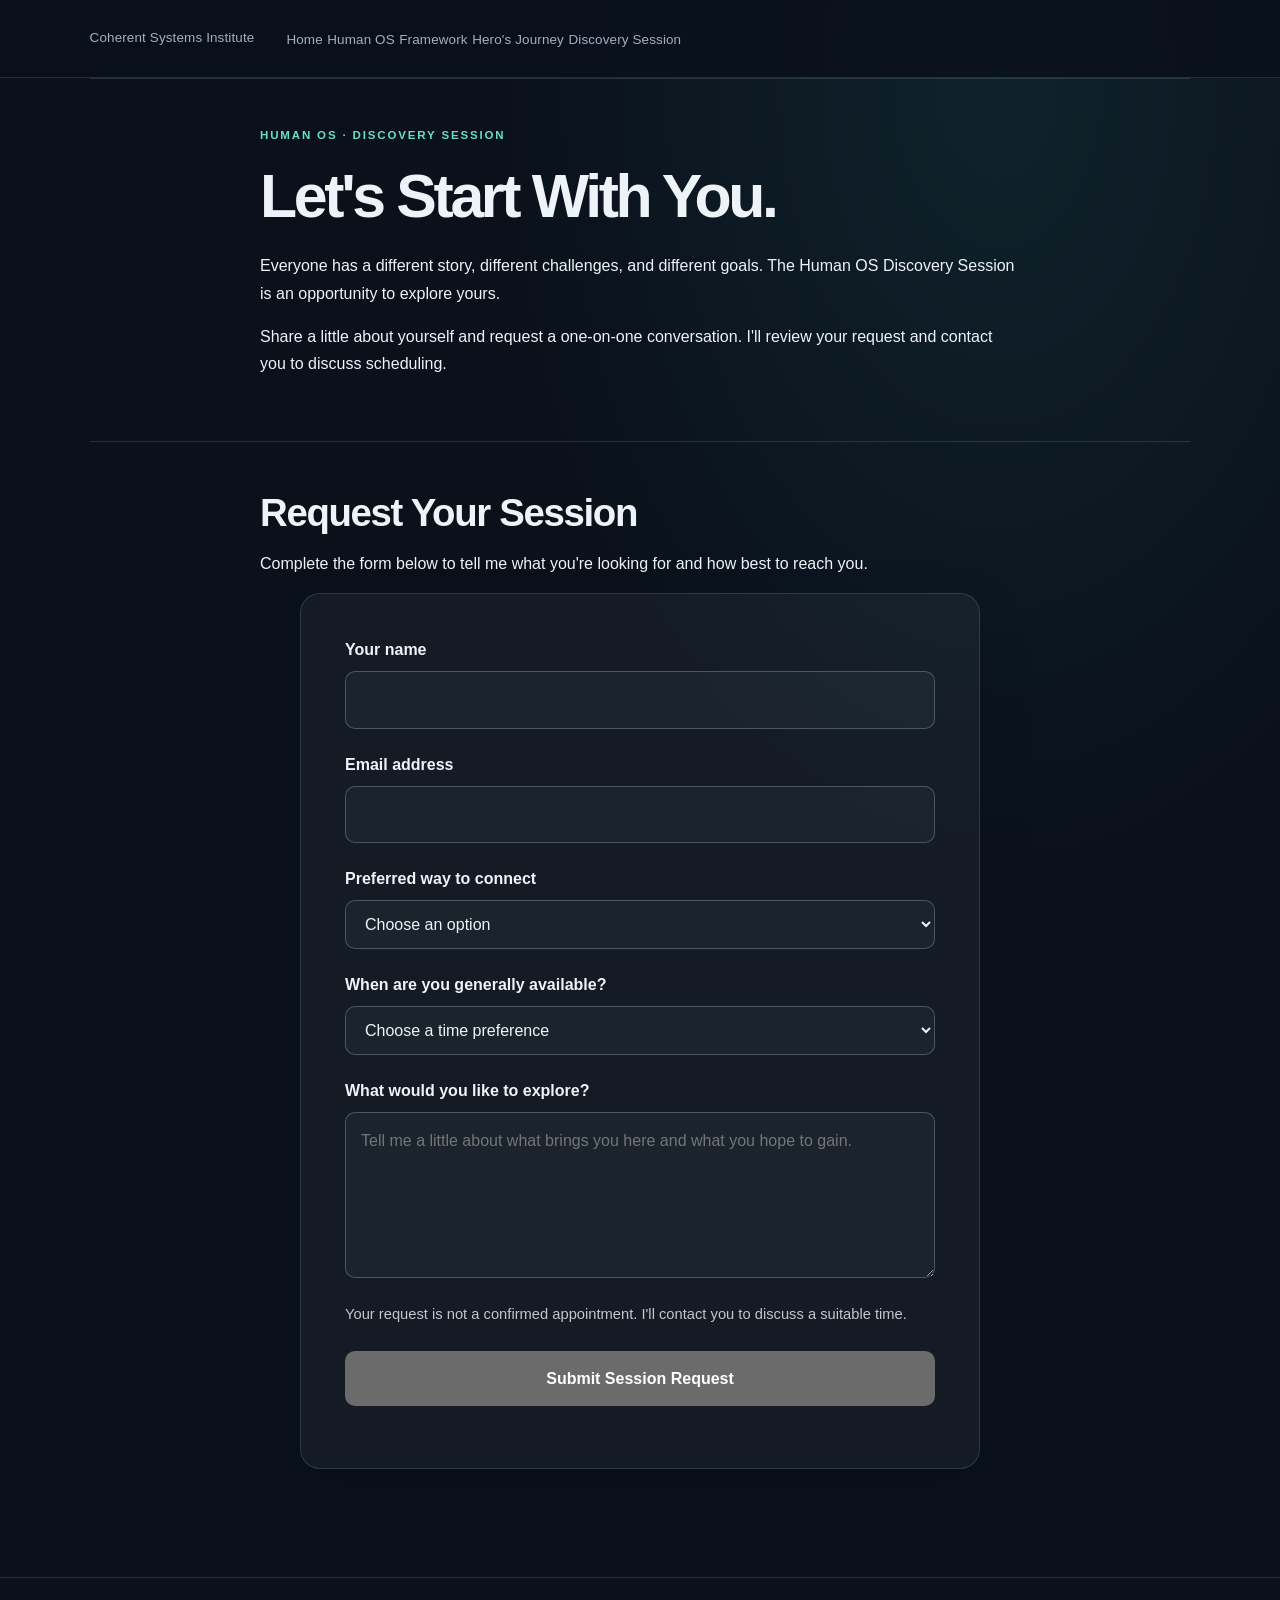
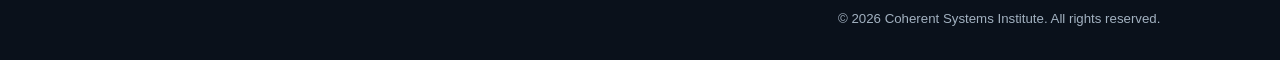
==== discovery-session.html @ 63ec87c4 "commit" ====
<!DOCTYPE html>
<html lang="en">
<head>
    <meta charset="UTF-8">
    <meta name="viewport" content="width=device-width, initial-scale=1.0">

    <title>Request a Discovery Session | Human OS</title>

    <link rel="stylesheet" href="css/style.css">
</head>

<body class="discovery-page">
    
    <header class="site-header">
        <nav class="nav">
    <a href="index.html" class="logo">Coherent Systems Institute</a>

    <div class="nav-links">
        <a href="index.html">Home</a>
        <a href="human-os.html">Human OS</a>
        <a href="framework.html">Framework</a>
        <a href="index.html#journey">Hero's Journey</a>
        <a href="discovery-session.html">Discovery Session</a>
    </div>
       </nav>
    </header>

    <main>

        <section class="section">
            <div class="section-header">

                <p class="eyebrow">HUMAN OS · DISCOVERY SESSION</p>

                <h1>Let's Start With You.</h1>

                <p>
                    Everyone has a different story, different challenges,
                    and different goals. The Human OS Discovery Session
                    is an opportunity to explore yours.
                </p>

                <p>
                    Share a little about yourself and request a
                    one-on-one conversation. I'll review your request
                    and contact you to discuss scheduling.
                </p>

            </div>
        </section>

        <section class="section">
            <div class="section-header">

                <h2>Request Your Session</h2>

                <p>
                    Complete the form below to tell me what you're
                    looking for and how best to reach you.
                </p>

            </div>

            <form id="discovery-request-form" class="discovery-form">

                <div class="form-group">
                    <label for="full-name">Your name</label>
                    <input
                        type="text"
                        id="full-name"
                        name="fullName"
                        autocomplete="name"
                        required
                    >
                </div>

                <div class="form-group">
                    <label for="email">Email address</label>
                    <input
                        type="email"
                        id="email"
                        name="email"
                        autocomplete="email"
                        required
                    >
                </div>

                <div class="form-group">
                    <label for="contact-method">
                        Preferred way to connect
                    </label>

                    <select
                        id="contact-method"
                        name="contactMethod"
                        required
                    >
                        <option value="">Choose an option</option>
                        <option value="email">Email</option>
                        <option value="phone">Phone</option>
                        <option value="video">Video conversation</option>
                    </select>
                </div>

                <div class="form-group">
                    <label for="availability">
                        When are you generally available?
                    </label>

                    <select
                        id="availability"
                        name="availability"
                        required
                    >
                        <option value="">Choose a time preference</option>
                        <option value="weekday-mornings">
                            Weekday mornings
                        </option>
                        <option value="weekday-afternoons">
                            Weekday afternoons
                        </option>
                        <option value="weekday-evenings">
                            Weekday evenings
                        </option>
                        <option value="weekends">
                            Weekends
                        </option>
                        <option value="flexible">
                            Flexible
                        </option>
                    </select>
                </div>

                <div class="form-group">
                    <label for="goals">
                        What would you like to explore?
                    </label>

                    <textarea
                        id="goals"
                        name="goals"
                        rows="5"
                        placeholder="Tell me a little about what brings you here and what you hope to gain."
                        required
                    ></textarea>
                </div>

                <p class="form-note">
                    Your request is not a confirmed appointment.
                    I'll contact you to discuss a suitable time.
                </p>

                <button type="submit" class="btn">
                    Submit Session Request
                </button>

                <p id="form-message" role="status" aria-live="polite"></p>

            </form>
        </section>

    </main>

    <footer class="site-footer">
        <p>
            &copy; 2026 Coherent Systems Institute.
            All rights reserved.
        </p>
    </footer>

    <script>
        document
            .getElementById("discovery-request-form")
            .addEventListener("submit", function (event) {
                event.preventDefault();

                document.getElementById("form-message").textContent =
                    "This form is not connected yet, so your request has not been sent. Please check back soon.";
            });
    </script>

</body>
</html>
---- css/style.css ----
:root {
  color-scheme: dark;
  --bg: #0a111b;
  --surface: #111d2a;
  --surface-raised: #152535;
  --text: #edf3f7;
  --muted: #a2b1c0;
  --accent: #68dfc3;
  --accent-soft: rgba(104, 223, 195, 0.1);
  --border: rgba(190, 216, 230, 0.15);
  --content-width: 1100px;
}

* {
  box-sizing: border-box;
}

html {
  scroll-behavior: smooth;
  scroll-padding-top: 90px;
}

body {
  margin: 0;
  background:
    radial-gradient(
      ellipse at 78% 5%,
      rgba(40, 113, 119, 0.18),
      transparent 35%
    ),
    var(--bg);
  color: var(--text);
  font-family: Inter, "Segoe UI", Arial, sans-serif;
  line-height: 1.7;
}

a {
  color: inherit;
  text-decoration: none;
}

a:focus-visible {
  outline: 2px solid var(--accent);
  outline-offset: 5px;
}

.site-header {
  position: relative;
  z-index: 2;
  min-height: 78px;
  padding: 20px 7%;
  display: flex;
  justify-content: space-between;
  align-items: center;
  gap: 24px;
  border-bottom: 1px solid var(--border);
  background: rgba(10, 17, 27, 0.88);
}

.brand {
  flex-shrink: 0;
  font-size: 0.83rem;
  font-weight: 800;
  letter-spacing: 0.11em;
}

.brand span {
  color: var(--accent);
}

nav {
  display: flex;
  align-items: center;
  justify-content: space-between;
  gap: 32px;
  flex-wrap: wrap;
}

nav a,
footer a {
  color: var(--muted);
  font-size: 0.84rem;
  font-weight: 400;
  letter-spacing: 0.01em;
  line-height: 1.5;
  text-decoration: none;
  transition: color 0.2s ease;
}

nav a:hover,
footer a:hover {
  color: var(--accent);
}

.hero {
  position: relative;
  max-width: var(--content-width);
  min-height: 590px;
  margin: 0 auto;
  padding: 115px 7% 105px;
  display: flex;
  flex-direction: column;
  align-items: flex-start;
  justify-content: center;
}

.hero::before {
  content: "";
  position: absolute;
  top: 18%;
  right: 3%;
  width: 240px;
  height: 240px;
  border: 1px solid rgba(104, 223, 195, 0.08);
  border-radius: 50%;
  box-shadow:
    0 0 0 35px rgba(104, 223, 195, 0.025),
    0 0 0 70px rgba(104, 223, 195, 0.018);
  pointer-events: none;
}

.eyebrow {
  margin-bottom: 18px;
  color: var(--accent);
  font-size: 0.72rem;
  font-weight: 700;
  letter-spacing: 0.16em;
  line-height: 1.5;
}

h1,
h2,
h3,
p {
  margin-top: 0;
}

h1 {
  position: relative;
  max-width: 850px;
  margin-bottom: 24px;
  font-size: clamp(2.7rem, 7vw, 5.6rem);
  line-height: 1.08;
  letter-spacing: -0.055em;
}

h1 em {
  color: var(--accent);
  font-weight: 500;
  font-style: normal;
}

.intro {
  max-width: 650px;
  margin-bottom: 0;
  color: var(--muted);
  font-size: 1.12rem;
}

.hero-actions {
  display: flex;
  align-items: center;
  flex-wrap: wrap;
  gap: 24px;
  margin-top: 22px;
}

.button {
  display: inline-block;
  padding: 13px 22px;
  border: 1px solid var(--accent);
  border-radius: 4px;
  color: var(--accent);
  font-size: 0.92rem;
  font-weight: 700;
  transition: background 0.2s ease, color 0.2s ease,
    transform 0.2s ease;
}

.button:hover {
  background: var(--accent);
  color: var(--bg);
  transform: translateY(-2px);
}

.text-link {
  display: inline-block;
  color: var(--accent);
  font-size: 0.92rem;
  font-weight: 600;
  transition: opacity 0.2s ease;
}

.text-link:hover {
  opacity: 0.75;
}

.hero-note {
  max-width: 600px;
  margin: 30px 0 0;
  padding-left: 14px;
  border-left: 2px solid var(--border);
  color: var(--muted);
  font-size: 0.84rem;
}

.section {
  max-width: var(--content-width);
  margin: 0 auto;
  padding: 90px 7%;
  border-top: 1px solid var(--border);
}

h2 {
  max-width: 760px;
  margin-bottom: 20px;
  font-size: clamp(2rem, 4vw, 3.25rem);
  line-height: 1.2;
  letter-spacing: -0.035em;
}

h3 {
  line-height: 1.3;
}

.section-intro {
  max-width: 720px;
  margin-bottom: 0;
  color: var(--muted);
  font-size: 1.02rem;
}

.cards {
  display: grid;
  grid-template-columns: repeat(3, minmax(0, 1fr));
  gap: 16px;
  margin-top: 38px;
}

.card {
  min-width: 0;
  min-height: 220px;
  padding: 25px 22px;
  background:
    linear-gradient(145deg, var(--surface), rgba(17, 29, 42, 0.55));
  border: 1px solid var(--border);
  border-radius: 6px;
  transition: border-color 0.2s ease, transform 0.2s ease,
    background 0.2s ease;
}

.card:hover {
  background: linear-gradient(145deg, var(--surface-raised), var(--surface));
  border-color: rgba(104, 223, 195, 0.55);
  transform: translateY(-3px);
}

.card-number {
  display: block;
  color: var(--accent);
  font-size: 0.7rem;
  font-weight: 700;
  letter-spacing: 0.1em;
}

.card h3 {
  margin: 18px 0 9px;
  font-size: 1.55rem;
  letter-spacing: -0.025em;
}

.card p {
  margin-bottom: 0;
  color: var(--muted);
  font-size: 0.9rem;
  overflow-wrap: anywhere;
}

.card .card-subtitle {
  margin-bottom: 15px;
  color: var(--text);
  font-size: 0.82rem;
  line-height: 1.5;
}

.framework-note {
  margin-top: 24px;
  padding: 27px 28px;
  border: 1px solid var(--border);
  border-left: 3px solid var(--accent);
  border-radius: 4px;
  background: rgba(17, 29, 42, 0.45);
}

.framework-note .eyebrow {
  margin-bottom: 10px;
}

.framework-note h3 {
  margin-bottom: 10px;
  font-size: 1.3rem;
}

.framework-note p:last-child {
  max-width: 760px;
  margin-bottom: 0;
  color: var(--muted);
}

.research-section,
.about-section {
  padding-top: 85px;
  padding-bottom: 85px;
}

.section-footnote {
  max-width: 760px;
  margin: 25px 0 0;
  color: var(--muted);
  font-size: 0.82rem;
}

/* Hero's Journey */

.journey-section {
  position: relative;
  overflow: hidden;
}

.journey-content {
  display: grid;
  grid-template-columns: minmax(0, 1fr) minmax(0, 0.9fr);
  gap: 55px;
  align-items: start;
  margin-top: 42px;
}

.journey-copy h3 {
  margin-bottom: 18px;
  font-size: 1.45rem;
}

.journey-copy p {
  color: var(--muted);
  font-size: 0.95rem;
}

.journey-copy .text-link {
  margin-top: 8px;
}

.journey-stages {
  position: relative;
  display: grid;
  gap: 0;
}

.journey-stage {
  position: relative;
  display: grid;
  grid-template-columns: 42px minmax(0, 1fr);
  gap: 16px;
  padding: 0 0 27px;
}

.journey-stage:not(:last-child)::after {
  content: "";
  position: absolute;
  top: 39px;
  bottom: 0;
  left: 17px;
  width: 1px;
  background: linear-gradient(
    to bottom,
    rgba(104, 223, 195, 0.6),
    var(--border)
  );
}

.stage-marker {
  position: relative;
  z-index: 1;
  display: grid;
  place-items: center;
  width: 36px;
  height: 36px;
  border: 1px solid rgba(104, 223, 195, 0.45);
  border-radius: 50%;
  background: var(--bg);
  color: var(--accent);
  font-size: 0.72rem;
  font-weight: 700;
}

.journey-stage h3 {
  margin: 4px 0 5px;
  font-size: 1.05rem;
}

.journey-stage p {
  margin-bottom: 0;
  color: var(--muted);
  font-size: 0.87rem;
}

/* Institute and footer */

.about-section > p:not(.eyebrow) {
  max-width: 720px;
  color: var(--muted);
}

.about-section .text-link {
  margin-top: 8px;
}

.site-footer {
  display: grid;
  grid-template-columns: 1fr auto;
  align-items: center;
  gap: 16px 30px;
  padding: 30px 7%;
  border-top: 1px solid var(--border);
}

.site-footer .brand {
  justify-self: start;
}

.site-footer p {
  margin: 0;
  color: var(--muted);
  font-size: 0.83rem;
}

.site-footer > p:nth-of-type(1) {
  justify-self: end;
  text-align: right;
}

.site-footer .footer-note,
.site-footer .copyright {
  grid-column: 1 / -1;
}

.site-footer .footer-note {
  max-width: 760px;
}

.site-footer .copyright {
  padding-top: 15px;
  border-top: 1px solid var(--border);
  font-size: 0.78rem;
}

/* Responsive layouts */

@media (max-width: 900px) {
  .site-header {
    align-items: flex-start;
    flex-direction: column;
  }

  nav {
    gap: 12px 20px;
  }

  .hero::before {
    right: 8%;
    width: 170px;
    height: 170px;
    opacity: 0.65;
  }

  .journey-content {
    grid-template-columns: 1fr;
    gap: 35px;
  }
}

@media (max-width: 760px) {
  .hero {
    min-height: 480px;
    padding-top: 85px;
    padding-bottom: 80px;
  }

  .section {
    padding-top: 68px;
    padding-bottom: 68px;
  }

  .cards {
    grid-template-columns: repeat(2, minmax(0, 1fr));
  }

  .card {
    min-height: 0;
  }

  .site-footer {
    grid-template-columns: 1fr;
  }

  .site-footer > p:nth-of-type(1) {
    justify-self: start;
    text-align: left;
  }

  .site-footer .footer-note,
  .site-footer .copyright {
    grid-column: auto;
  }
}

@media (max-width: 480px) {
  .site-header {
    padding: 18px 6%;
  }

  .brand {
    font-size: 0.74rem;
  }

  nav {
    gap: 10px 16px;
  }

  nav a {
    font-size: 0.82rem;
  }

  .hero {
    min-height: 440px;
    padding: 72px 6%;
  }

  .hero::before {
    top: 12%;
    right: 4%;
    width: 120px;
    height: 120px;
  }

  h1 {
    font-size: clamp(2.55rem, 12vw, 3.5rem);
  }

  .hero-actions {
    align-items: flex-start;
    flex-direction: column;
    gap: 18px;
  }

  .section {
    padding-right: 6%;
    padding-left: 6%;
  }

  .cards {
    grid-template-columns: 1fr;
  }

  .framework-note {
    padding: 22px 20px;
  }

  .journey-content {
    gap: 28px;
  }

  .site-footer {
    padding-right: 6%;
    padding-left: 6%;
  }
}

@media (prefers-reduced-motion: reduce) {
  html {
    scroll-behavior: auto;
  }

  *,
  *::before,
  *::after {
    transition-duration: 0.01ms !important;
    animation-duration: 0.01ms !important;
    animation-iteration-count: 1 !important;
  }
}
/* Human OS: compact discovery cards */
#discover .card-grid {
    grid-template-columns: repeat(2, minmax(0, 1fr));
    gap: 16px;
}

#discover .card {
    padding: 20px;
}

#discover .card h3 {
    font-size: 1.1rem;
    margin-bottom: 8px;
}

#discover .card p {
    font-size: 0.92rem;
    line-height: 1.6;
}

@media (max-width: 600px) {
    #discover .card-grid {
        grid-template-columns: 1fr;
    }
}
/* Subtle transition into the discovery section */
#discover {
    background: linear-gradient(
        180deg,
        rgba(35, 155, 135, 0.04),
        rgba(35, 155, 135, 0.10)
    );
    border-radius: 18px;
    padding: 40px 28px;
    margin-top: 24px;
}

@media (max-width: 600px) {
    #discover {
        padding: 28px 16px;
    }
}
/* YOUR JOURNEY — animated background */
#offerings,
#book-details,
#program-details,
#conversation-details {
    position: relative;
    isolation: isolate;
}

#offerings::before,
#book-details::before,
#program-details::before,
#conversation-details::before {
    content: "";
    position: absolute;
    inset: 0;
    z-index: -1;
    pointer-events: none;
    background:
        radial-gradient(
            ellipse at 15% 30%,
            rgba(35, 155, 135, 0.16),
            transparent 45%
        ),
        radial-gradient(
            ellipse at 85% 70%,
            rgba(50, 100, 170, 0.14),
            transparent 45%
        );
    background-size: 160% 160%;
    animation: journeyBackgroundFlow 16s ease-in-out infinite alternate;
    border-radius: 18px;
}

@keyframes journeyBackgroundFlow {
    0% {
        background-position: 0% 20%, 100% 80%;
    }
    50% {
        background-position: 70% 60%, 20% 30%;
    }
    100% {
        background-position: 100% 80%, 0% 20%;
    }
}

@media (prefers-reduced-motion: reduce) {
    #offerings::before,
    #book-details::before,
    #program-details::before,
    #conversation-details::before {
        animation: none;
    }
}

/* HUMAN OS DISCOVERY SESSION PAGE */

body.discovery-page main {
    padding-bottom: 60px;
}

.discovery-page .section {
    padding-top: 48px;
    padding-bottom: 48px;
}

.discovery-page .section-header {
    max-width: 760px;
    margin-left: auto;
    margin-right: auto;
}

.discovery-page .section-header h1 {
    font-size: clamp(2.3rem, 5vw, 3.8rem);
    line-height: 1.12;
    margin-bottom: 22px;
}

.discovery-page .section-header h2 {
    font-size: clamp(1.7rem, 3vw, 2.4rem);
    margin-bottom: 14px;
}

.discovery-page .discovery-form {
    width: min(100% - 36px, 680px);
    margin: 0 auto;
    padding: clamp(24px, 5vw, 44px);
    border: 1px solid rgba(120, 150, 160, 0.25);
    border-radius: 20px;
    background: rgba(255, 255, 255, 0.045);
    box-shadow: 0 18px 55px rgba(0, 0, 0, 0.12);
    box-sizing: border-box;
}

.discovery-page .form-group {
    margin-bottom: 24px;
}

.discovery-page .form-group label {
    display: block;
    margin-bottom: 9px;
    font-weight: 600;
    line-height: 1.5;
}

.discovery-page .form-group input,
.discovery-page .form-group select,
.discovery-page .form-group textarea {
    display: block;
    width: 100%;
    box-sizing: border-box;
    padding: 14px 15px;
    border: 1px solid rgba(130, 150, 165, 0.45);
    border-radius: 10px;
    background: rgba(120, 140, 155, 0.08);
    color: inherit;
    font: inherit;
    transition: border-color 0.2s ease, box-shadow 0.2s ease;
}

.discovery-page .form-group input:focus,
.discovery-page .form-group select:focus,
.discovery-page .form-group textarea:focus {
    outline: none;
    border-color: #319d91;
    box-shadow: 0 0 0 3px rgba(49, 157, 145, 0.16);
}

.discovery-page .form-group textarea {
    min-height: 140px;
    resize: vertical;
}

.discovery-page .form-group select option {
    color: #17232b;
    background: #ffffff;
}

.discovery-page .form-note {
    margin: 8px 0 24px;
    font-size: 0.92rem;
    line-height: 1.7;
    opacity: 0.8;
}

.discovery-page .discovery-form button {
    width: 100%;
    min-height: 52px;
    padding: 14px 22px;
    border: none;
    border-radius: 10px;
    cursor: pointer;
    font: inherit;
    font-weight: 700;
    transition: transform 0.2s ease, filter 0.2s ease;
}

.discovery-page .discovery-form button:hover {
    transform: translateY(-2px);
    filter: brightness(1.08);
}

.discovery-page #form-message {
    margin-top: 18px;
    line-height: 1.6;
}

@media (max-width: 600px) {
    .discovery-page .section {
        padding-top: 32px;
        padding-bottom: 32px;
    }

    .discovery-page .discovery-form {
        width: calc(100% - 28px);
        padding: 22px 18px;
    }
}

@media (prefers-reduced-motion: reduce) {
    .discovery-page .form-group input,
    .discovery-page .form-group select,
    .discovery-page .form-group textarea,
    .discovery-page .discovery-form button {
        transition: none;
    }
}
@media (max-width: 800px) {
  .cards {
    grid-template-columns: repeat(2, minmax(0, 1fr));
  }
}

@media (max-width: 560px) {
  .cards {
    grid-template-columns: 1fr;
    gap: 14px;
    margin-top: 28px;
  }

  .card {
    min-height: 0;
    padding: 22px 20px;
  }
}
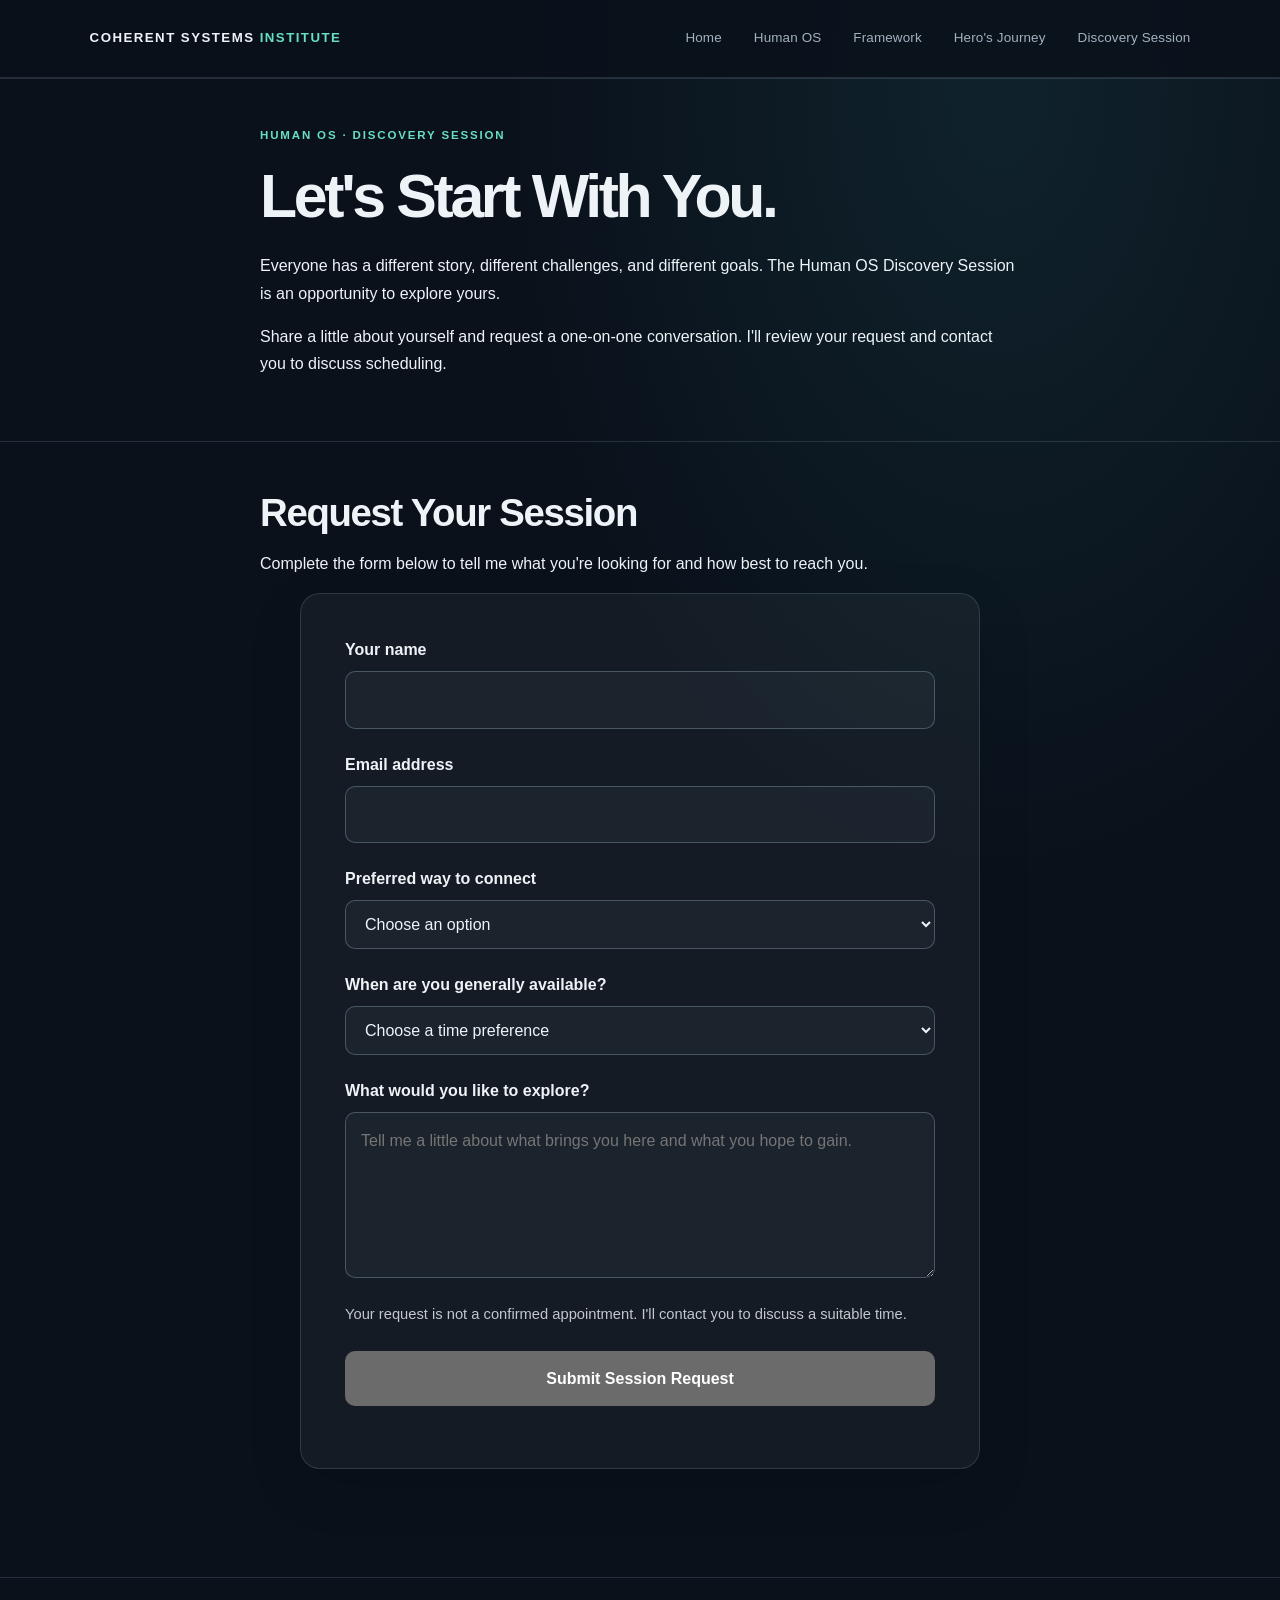
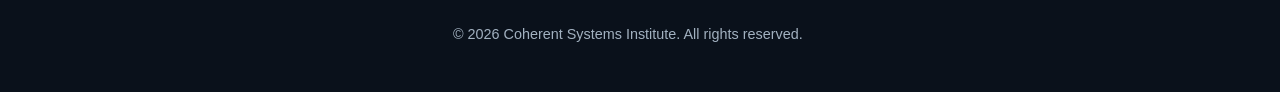
==== commit 66f4456b: "commit" ====
--- a/discovery-session.html
+++ b/discovery-session.html
@@ -12,19 +12,18 @@
 <body class="discovery-page">
     
     <header class="site-header">
-        <nav class="nav">
-    <a href="index.html" class="logo">Coherent Systems Institute</a>
+    <a class="brand" href="index.html#home" aria-label="Coherent Systems Institute home">
+        COHERENT SYSTEMS <span>INSTITUTE</span>
+    </a>
 
-    <div class="nav-links">
+    <nav aria-label="Main navigation">
         <a href="index.html">Home</a>
         <a href="human-os.html">Human OS</a>
         <a href="framework.html">Framework</a>
         <a href="index.html#journey">Hero's Journey</a>
         <a href="discovery-session.html">Discovery Session</a>
-    </div>
-       </nav>
-    </header>
-
+    </nav>
+</header>
     <main>
 
         <section class="section">
--- a/css/style.css
+++ b/css/style.css
@@ -9,7 +9,7 @@
   --accent: #68dfc3;
   --accent-soft: rgba(104, 223, 195, 0.1);
   --border: rgba(190, 216, 230, 0.15);
-  --content-width: 1100px;
+  --content-width: 1240px;
 }
 
 * {
@@ -206,10 +206,11 @@
 }
 
 .section {
-  max-width: var(--content-width);
+  max-width: 1400px;
   margin: 0 auto;
-  padding: 90px 7%;
+  padding: 100px 6%;
   border-top: 1px solid var(--border);
+  box-sizing: border-box;
 }
 
 h2 {
@@ -417,41 +418,46 @@
 
 .site-footer {
   display: grid;
-  grid-template-columns: 1fr auto;
-  align-items: center;
-  gap: 16px 30px;
-  padding: 30px 7%;
+  grid-template-columns: minmax(240px, 0.7fr) minmax(0, 1.8fr);
+  align-items: start;
+  column-gap: 8%;
+  row-gap: 22px;
+  padding: 44px 5%;
   border-top: 1px solid var(--border);
+  width: 100%;
+  box-sizing: border-box;
 }
 
 .site-footer .brand {
   justify-self: start;
+  align-self: start;
 }
 
 .site-footer p {
   margin: 0;
   color: var(--muted);
-  font-size: 0.83rem;
+  font-size: 0.9rem;
+  line-height: 1.8;
 }
 
 .site-footer > p:nth-of-type(1) {
-  justify-self: end;
-  text-align: right;
-}
-
-.site-footer .footer-note,
+  grid-column: 2;
+  grid-row: 1;
+  justify-self: stretch;
+  text-align: left;
+}
+
+.site-footer .footer-note {
+  grid-column: 1 / -1;
+  max-width: none;
+  line-height: 1.8;
+}
+
 .site-footer .copyright {
   grid-column: 1 / -1;
-}
-
-.site-footer .footer-note {
-  max-width: 760px;
-}
-
-.site-footer .copyright {
-  padding-top: 15px;
+  padding-top: 18px;
   border-top: 1px solid var(--border);
-  font-size: 0.78rem;
+  font-size: 0.8rem;
 }
 
 /* Responsive layouts */
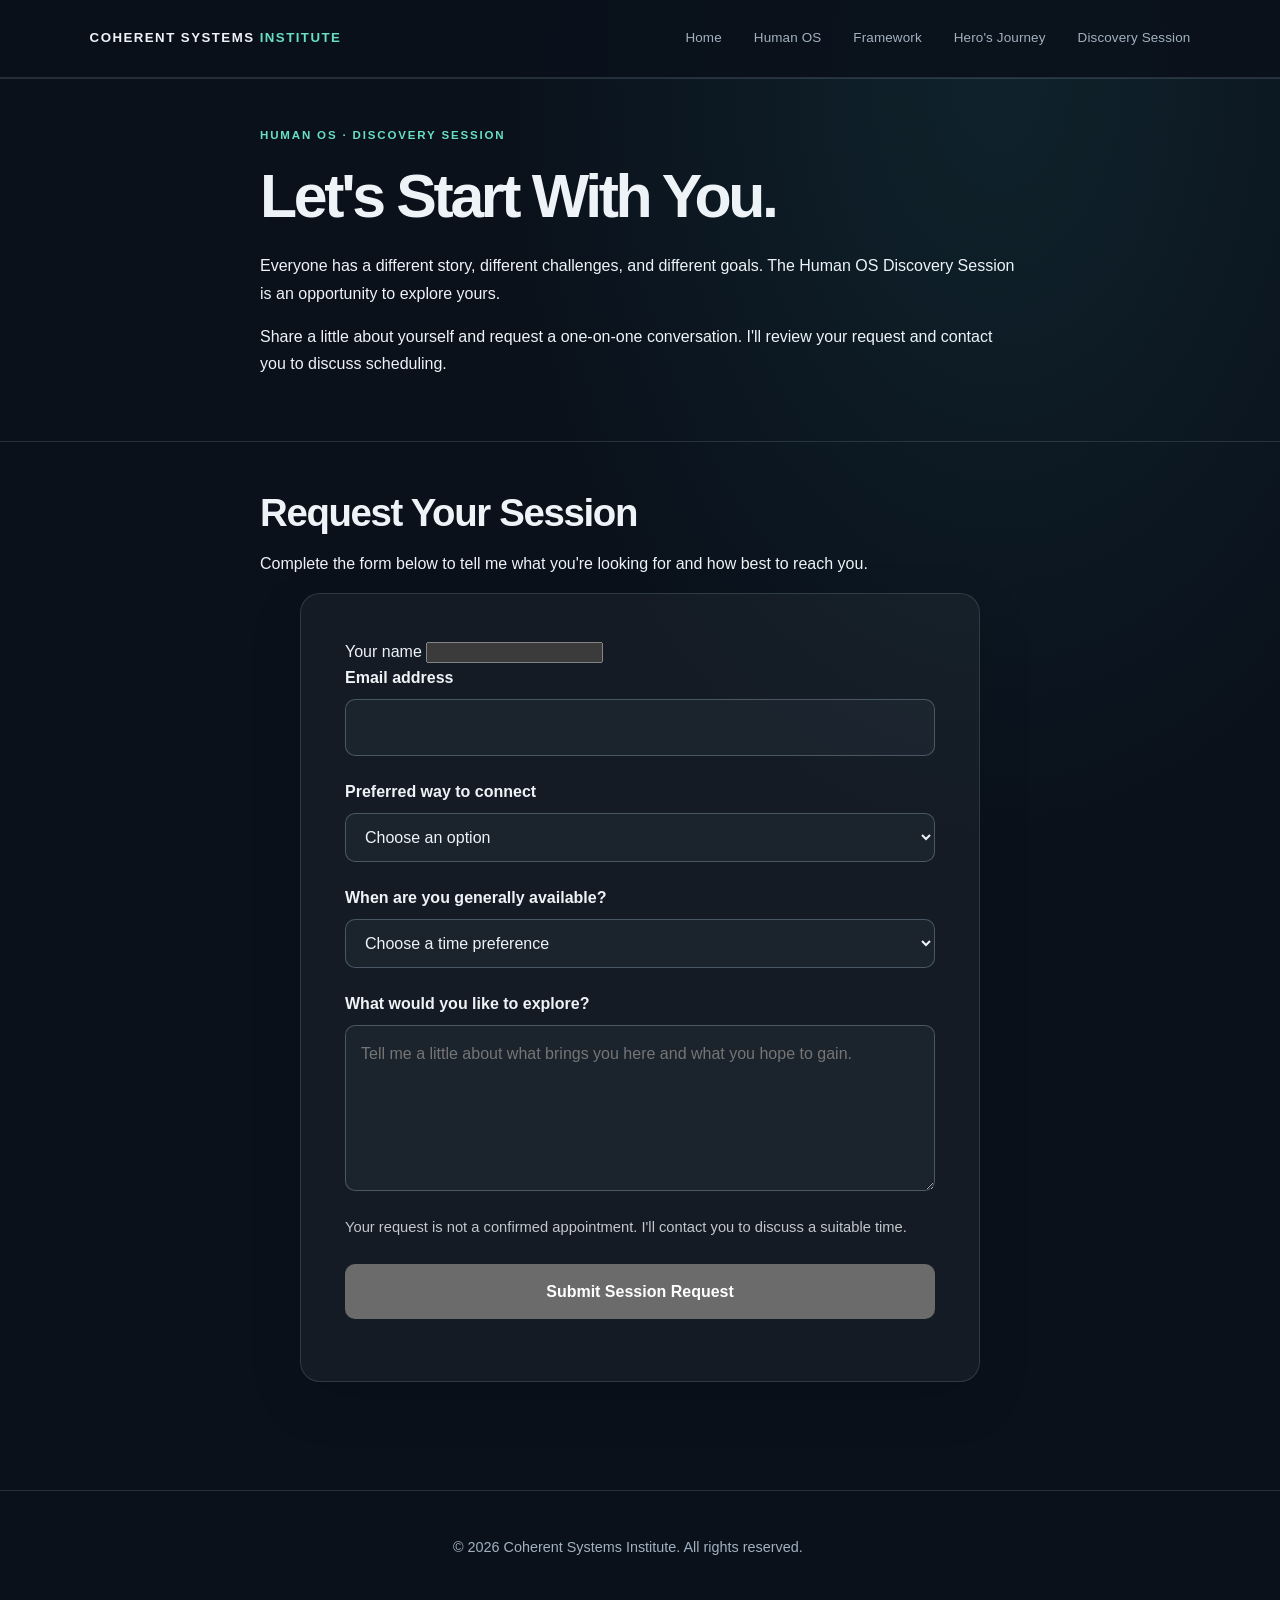
==== commit 95c2bde6: "commit" ====
--- a/discovery-session.html
+++ b/discovery-session.html
@@ -60,9 +60,14 @@
 
             </div>
 
-            <form id="discovery-request-form" class="discovery-form">
+            <form
+                id="discovery-request-form"
+                    class="discovery-form"
+                    action="https://formspree.io/f/mnpppjvd"
+                    method="POST"
 
-                <div class="form-group">
+                
+                 <div class="form-group">
                     <label for="full-name">Your name</label>
                     <input
                         type="text"
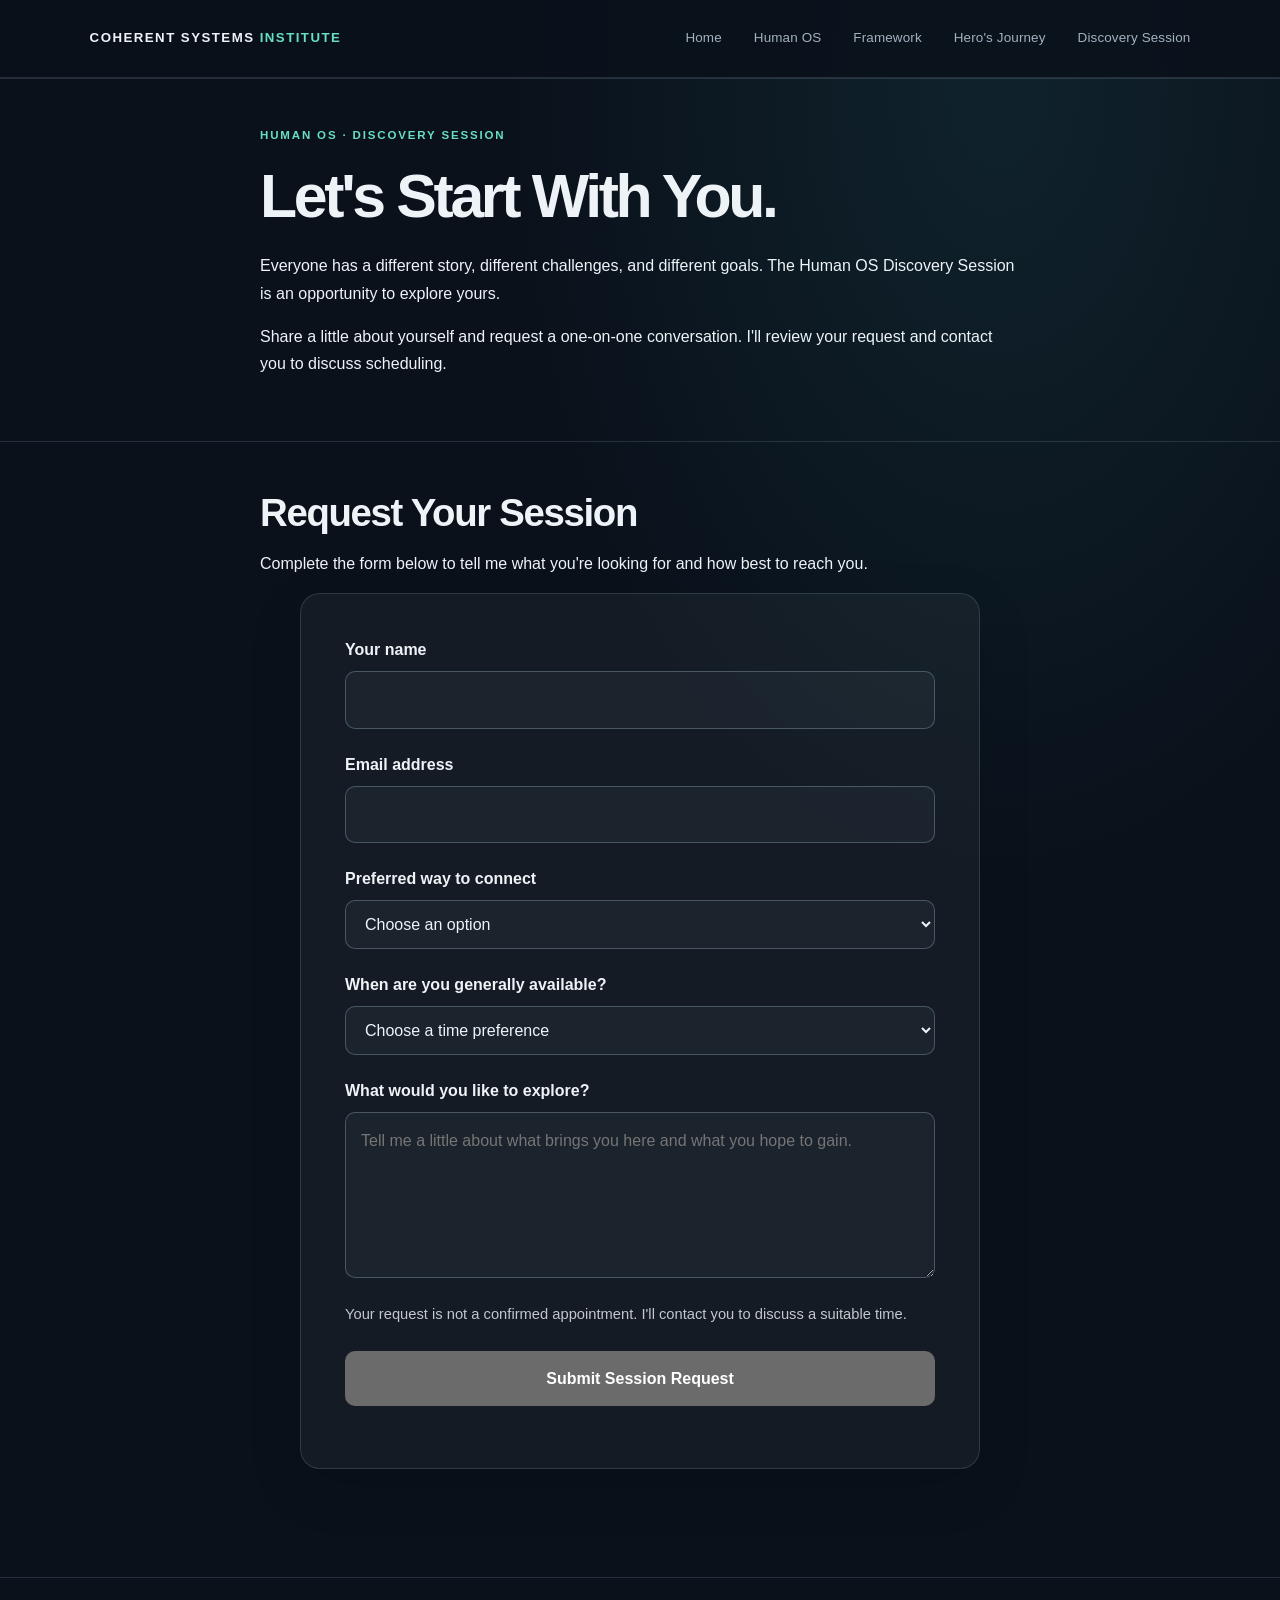
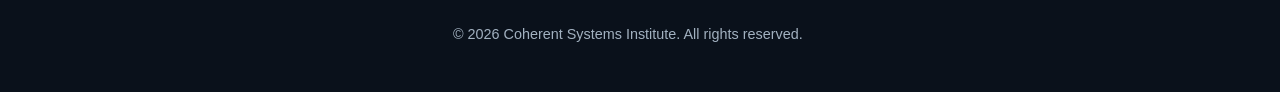
==== commit 92008248: "commit" ====
--- a/discovery-session.html
+++ b/discovery-session.html
@@ -61,12 +61,11 @@
             </div>
 
             <form
-                id="discovery-request-form"
-                    class="discovery-form"
-                    action="https://formspree.io/f/mnpppjvd"
-                    method="POST"
-
-                
+         id="discovery-request-form"
+            class="discovery-form"
+            action="https://formspree.io/f/mnpppjvd"
+            method="POST"
+>
                  <div class="form-group">
                     <label for="full-name">Your name</label>
                     <input
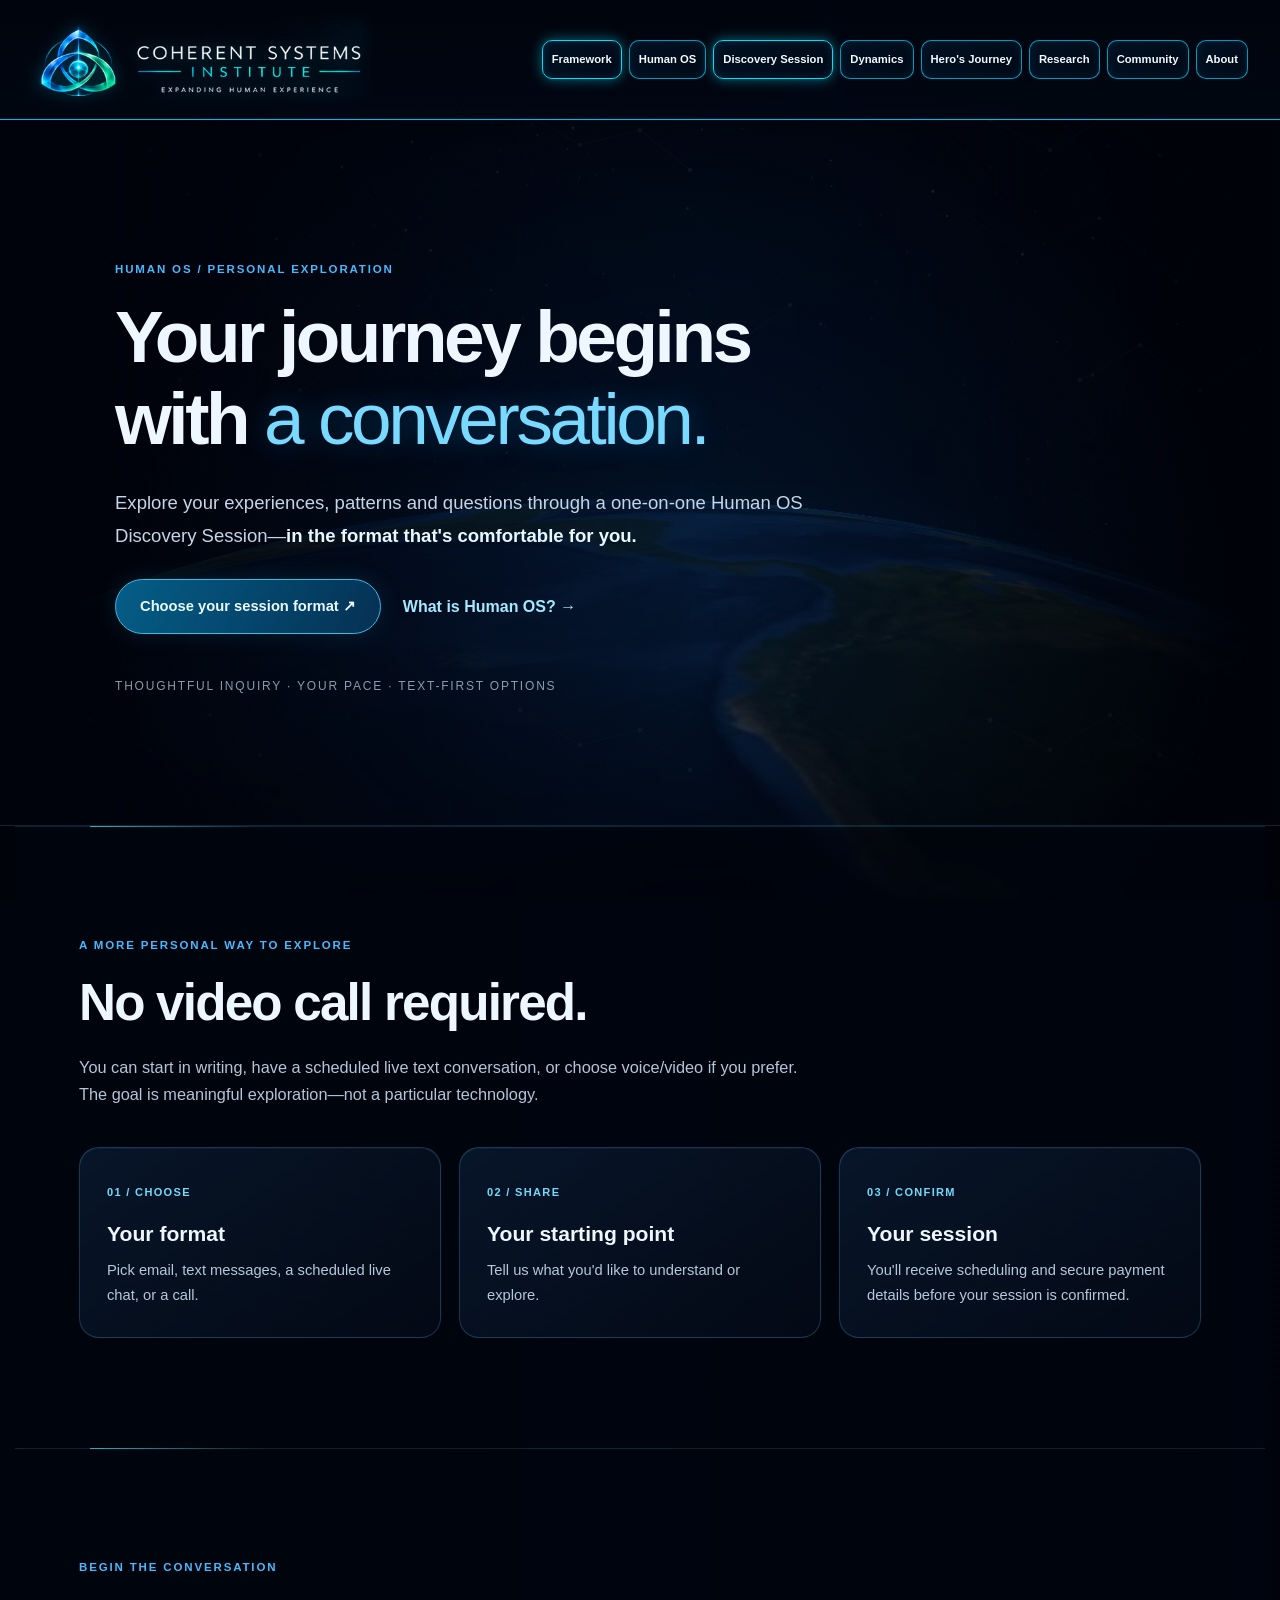
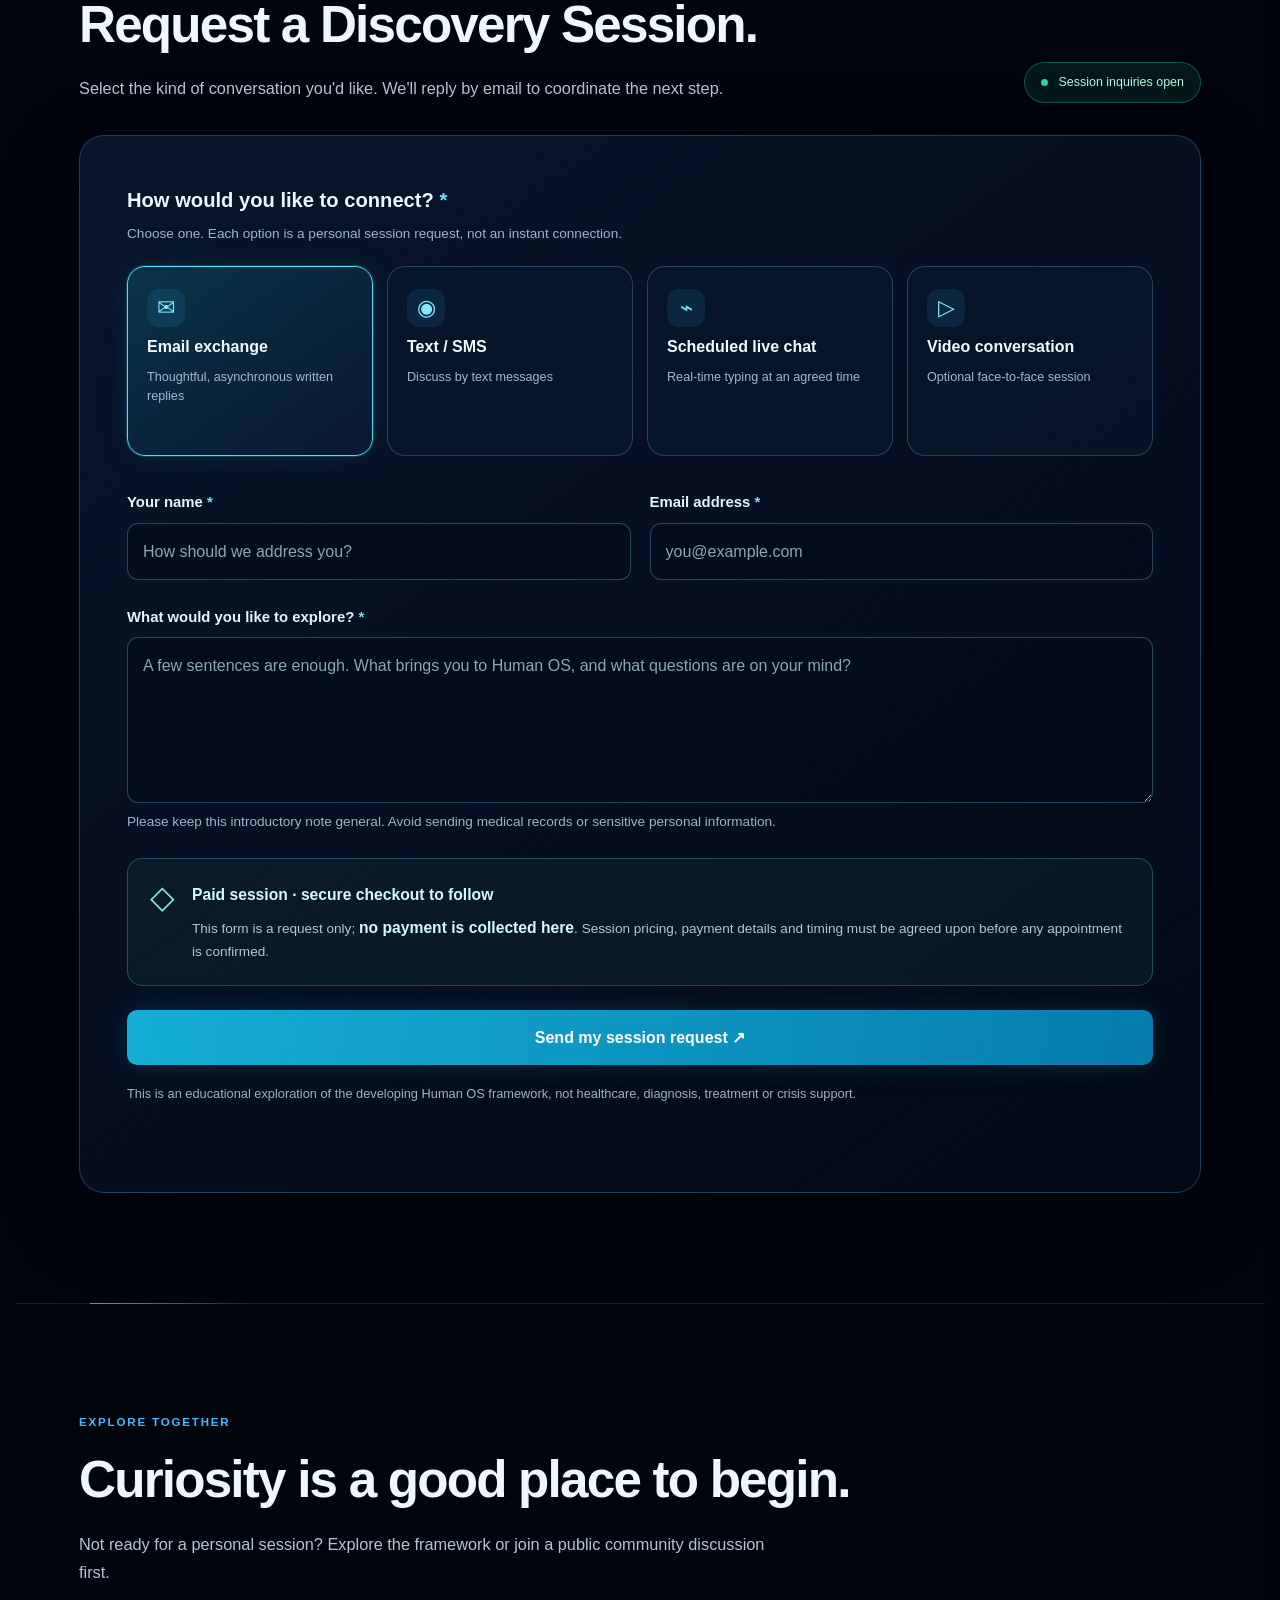
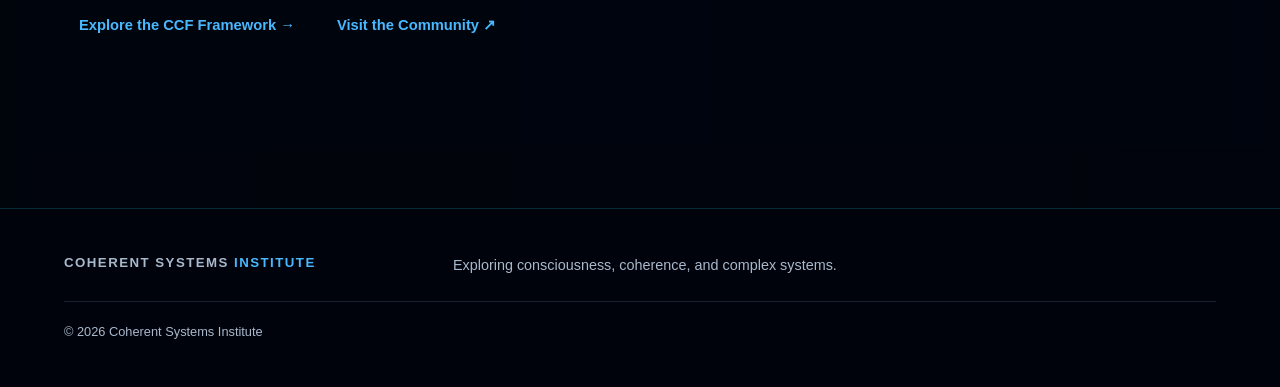
==== commit 2051bfd6: "commit" ====
--- a/discovery-session.html
+++ b/discovery-session.html
@@ -1,186 +1,208 @@
-<!DOCTYPE html>
+<!doctype html>
 <html lang="en">
 <head>
-    <meta charset="UTF-8">
-    <meta name="viewport" content="width=device-width, initial-scale=1.0">
-
-    <title>Request a Discovery Session | Human OS</title>
-
-    <link rel="stylesheet" href="css/style.css">
+  <meta charset="utf-8">
+  <meta name="viewport" content="width=device-width, initial-scale=1">
+  <meta name="theme-color" content="#050b16">
+  <meta name="description" content="Explore a personal Human OS Discovery Session with flexible email, text, live chat or video options.">
+  <title>Human OS Discovery Session | Coherent Systems Institute</title>
+  <link rel="stylesheet" href="css/style.css?v=8">
+  <link rel="stylesheet" href="css/discovery-session.css?v=8">
+  <script src="js/script.js?v=8" defer></script>
 </head>
-
-<body class="discovery-page">
-    
-    <header class="site-header">
+<body class="discovery-page discovery-v8">
+
+  <div class="discovery-cosmic-bg" aria-hidden="true">
+    <div class="star-layer star-layer-1"></div>
+    <div class="star-layer star-layer-2"></div>
+    <div class="constellation-layer"></div>
+    <div class="shooting-star-layer"></div>
+</div>
+
+  <header class="site-header">
     <a class="brand" href="index.html#home" aria-label="Coherent Systems Institute home">
-        COHERENT SYSTEMS <span>INSTITUTE</span>
+      <img class="brand-logo" src="images/csi-logo.png" alt="Coherent Systems Institute — Expanding Human Experience">
     </a>
-
     <nav aria-label="Main navigation">
-        <a href="index.html">Home</a>
-        <a href="human-os.html">Human OS</a>
-        <a href="framework.html">Framework</a>
-        <a href="index.html#journey">Hero's Journey</a>
-        <a href="discovery-session.html">Discovery Session</a>
+      <a href="framework.html">Framework</a>
+      <a href="human-os.html">Human OS</a>
+      <a href="discovery-session.html" aria-current="page">Discovery Session</a>
+      <a href="index.html#dynamics">Dynamics</a>
+      <a href="index.html#journey">Hero's Journey</a>
+      <a href="index.html#research">Research</a>
+      <a href="https://coherentsystems.discourse.group/" target="_blank" rel="noopener noreferrer">Community</a>
+      <a href="index.html#about">About</a>
     </nav>
-</header>
-    <main>
-
-        <section class="section">
-            <div class="section-header">
-
-                <p class="eyebrow">HUMAN OS · DISCOVERY SESSION</p>
-
-                <h1>Let's Start With You.</h1>
-
-                <p>
-                    Everyone has a different story, different challenges,
-                    and different goals. The Human OS Discovery Session
-                    is an opportunity to explore yours.
-                </p>
-
-                <p>
-                    Share a little about yourself and request a
-                    one-on-one conversation. I'll review your request
-                    and contact you to discuss scheduling.
-                </p>
-
-            </div>
-        </section>
-
-        <section class="section">
-            <div class="section-header">
-
-                <h2>Request Your Session</h2>
-
-                <p>
-                    Complete the form below to tell me what you're
-                    looking for and how best to reach you.
-                </p>
-
-            </div>
-
-            <form
-         id="discovery-request-form"
-            class="discovery-form"
-            action="https://formspree.io/f/mnpppjvd"
-            method="POST"
->
-                 <div class="form-group">
-                    <label for="full-name">Your name</label>
-                    <input
-                        type="text"
-                        id="full-name"
-                        name="fullName"
-                        autocomplete="name"
-                        required
-                    >
-                </div>
-
-                <div class="form-group">
-                    <label for="email">Email address</label>
-                    <input
-                        type="email"
-                        id="email"
-                        name="email"
-                        autocomplete="email"
-                        required
-                    >
-                </div>
-
-                <div class="form-group">
-                    <label for="contact-method">
-                        Preferred way to connect
-                    </label>
-
-                    <select
-                        id="contact-method"
-                        name="contactMethod"
-                        required
-                    >
-                        <option value="">Choose an option</option>
-                        <option value="email">Email</option>
-                        <option value="phone">Phone</option>
-                        <option value="video">Video conversation</option>
-                    </select>
-                </div>
-
-                <div class="form-group">
-                    <label for="availability">
-                        When are you generally available?
-                    </label>
-
-                    <select
-                        id="availability"
-                        name="availability"
-                        required
-                    >
-                        <option value="">Choose a time preference</option>
-                        <option value="weekday-mornings">
-                            Weekday mornings
-                        </option>
-                        <option value="weekday-afternoons">
-                            Weekday afternoons
-                        </option>
-                        <option value="weekday-evenings">
-                            Weekday evenings
-                        </option>
-                        <option value="weekends">
-                            Weekends
-                        </option>
-                        <option value="flexible">
-                            Flexible
-                        </option>
-                    </select>
-                </div>
-
-                <div class="form-group">
-                    <label for="goals">
-                        What would you like to explore?
-                    </label>
-
-                    <textarea
-                        id="goals"
-                        name="goals"
-                        rows="5"
-                        placeholder="Tell me a little about what brings you here and what you hope to gain."
-                        required
-                    ></textarea>
-                </div>
-
-                <p class="form-note">
-                    Your request is not a confirmed appointment.
-                    I'll contact you to discuss a suitable time.
-                </p>
-
-                <button type="submit" class="btn">
-                    Submit Session Request
-                </button>
-
-                <p id="form-message" role="status" aria-live="polite"></p>
-
-            </form>
-        </section>
-
-    </main>
-
-    <footer class="site-footer">
-        <p>
-            &copy; 2026 Coherent Systems Institute.
-            All rights reserved.
-        </p>
-    </footer>
-
-    <script>
-        document
-            .getElementById("discovery-request-form")
-            .addEventListener("submit", function (event) {
-                event.preventDefault();
-
-                document.getElementById("form-message").textContent =
-                    "This form is not connected yet, so your request has not been sent. Please check back soon.";
-            });
-    </script>
+  </header>
+
+  <main id="home">
+    <section class="discovery-intro" aria-labelledby="discovery-title">
+      <div class="discovery-intro__inner">
+        <p class="eyebrow">HUMAN OS / PERSONAL EXPLORATION</p>
+        <h1 id="discovery-title">Your journey begins with <em>a conversation.</em></h1>
+        <p class="discovery-lead">Explore your experiences, patterns and questions through a one-on-one Human OS Discovery Session—<strong>in the format that's comfortable for you.</strong></p>
+        <div class="discovery-quicklinks">
+          <a class="button" href="#session-request">Choose your session format <span aria-hidden="true">↗</span></a>
+          <a class="discovery-secondary-link" href="human-os.html">What is Human OS? <span aria-hidden="true">→</span></a>
+        </div>
+        <div class="discovery-intro__foot">Thoughtful inquiry · Your pace · Text-first options</div>
+      </div>
+    </section>
+
+    <section class="section discovery-overview" aria-labelledby="discovery-process-title">
+      <p class="eyebrow">A MORE PERSONAL WAY TO EXPLORE</p>
+      <h2 id="discovery-process-title">No video call required.</h2>
+      <p class="section-intro">You can start in writing, have a scheduled live text conversation, or choose voice/video if you prefer. The goal is meaningful exploration—not a particular technology.</p>
+      <div class="discovery-highlights">
+        <article class="discovery-highlight"><span class="discovery-step">01 / CHOOSE</span><h3>Your format</h3><p>Pick email, text messages, a scheduled live chat, or a call.</p></article>
+        <article class="discovery-highlight"><span class="discovery-step">02 / SHARE</span><h3>Your starting point</h3><p>Tell us what you'd like to understand or explore.</p></article>
+        <article class="discovery-highlight"><span class="discovery-step">03 / CONFIRM</span><h3>Your session</h3><p>You'll receive scheduling and secure payment details before your session is confirmed.</p></article>
+      </div>
+    </section>
+
+    <section class="section discovery-request-section" id="session-request" aria-labelledby="request-title">
+      <div class="discovery-section-head">
+        <div>
+          <p class="eyebrow">BEGIN THE CONVERSATION</p>
+          <h2 id="request-title">Request a Discovery Session.</h2>
+          <p class="section-intro">Select the kind of conversation you'd like. We'll reply by email to coordinate the next step.</p>
+        </div>
+        <div class="discovery-status-note"><span class="discovery-status-dot" aria-hidden="true"></span> Session inquiries open</div>
+      </div>
+
+      <form class="discovery-form discovery-form-v8" id="discovery-request-form" action="https://formspree.io/f/mnpppjvd" method="POST">
+        <input type="hidden" name="requestType" value="Human OS Discovery Session — inquiry; no payment collected">
+        <fieldset class="discovery-format-fieldset">
+          <legend>How would you like to connect? <span class="discovery-required">*</span></legend>
+          <p class="discovery-field-help">Choose one. Each option is a personal session request, not an instant connection.</p>
+          <div class="discovery-methods">
+            <label class="discovery-method"><input type="radio" name="contactMethod" value="email" checked required><span class="discovery-method-content"><span class="discovery-method-icon" aria-hidden="true">✉</span><strong>Email exchange</strong><small>Thoughtful, asynchronous written replies</small></span></label>
+            <label class="discovery-method"><input type="radio" name="contactMethod" value="sms" required><span class="discovery-method-content"><span class="discovery-method-icon" aria-hidden="true">◉</span><strong>Text / SMS</strong><small>Discuss by text messages</small></span></label>
+            <label class="discovery-method"><input type="radio" name="contactMethod" value="live-text" required><span class="discovery-method-content"><span class="discovery-method-icon" aria-hidden="true">⌁</span><strong>Scheduled live chat</strong><small>Real-time typing at an agreed time</small></span></label>
+            <label class="discovery-method"><input type="radio" name="contactMethod" value="video" required><span class="discovery-method-content"><span class="discovery-method-icon" aria-hidden="true">▷</span><strong>Video conversation</strong><small>Optional face-to-face session</small></span></label>
+          </div>
+        </fieldset>
+
+        <div class="discovery-input-grid">
+          <div class="form-group"><label for="full-name">Your name <span class="discovery-required">*</span></label><input type="text" id="full-name" name="fullName" autocomplete="name" required placeholder="How should we address you?"></div>
+          <div class="form-group"><label for="email">Email address <span class="discovery-required">*</span></label><input type="email" id="email" name="email" autocomplete="email" required placeholder="you@example.com"></div>
+        </div>
+        <div class="form-group" id="phone-group" hidden>
+          <label for="phone">Phone number <span class="discovery-required">*</span></label>
+          <input type="tel" id="phone" name="phone" autocomplete="tel" inputmode="tel" placeholder="Include your country code">
+          <small class="discovery-input-help">Only requested when you choose SMS. Please don't include private health details in ordinary text messages.</small>
+        </div>
+        <div class="form-group" id="availability-group" hidden>
+          <label for="availability">When are you generally available? <span class="discovery-required">*</span></label>
+          <select id="availability" name="availability">
+            <option value="">Choose a time preference</option>
+            <option value="weekday-mornings">Weekday mornings</option>
+            <option value="weekday-afternoons">Weekday afternoons</option>
+            <option value="weekday-evenings">Weekday evenings</option>
+            <option value="weekends">Weekends</option>
+            <option value="flexible">Flexible</option>
+          </select>
+          <small class="discovery-input-help">We'll confirm the exact time with you later.</small>
+        </div>
+        <div class="form-group"><label for="goals">What would you like to explore? <span class="discovery-required">*</span></label><textarea id="goals" name="goals" rows="5" required placeholder="A few sentences are enough. What brings you to Human OS, and what questions are on your mind?"></textarea><small class="discovery-input-help">Please keep this introductory note general. Avoid sending medical records or sensitive personal information.</small></div>
+        <div class="discovery-checkout-note">
+          <span class="discovery-checkout-symbol" aria-hidden="true">◇</span>
+          <div><strong>Paid session · secure checkout to follow</strong><p>This form is a request only; <strong>no payment is collected here</strong>. Session pricing, payment details and timing must be agreed upon before any appointment is confirmed.</p></div>
+        </div>
+        <button class="button discovery-submit" type="submit">Send my session request <span aria-hidden="true">↗</span></button>
+        <p class="discovery-form-fineprint">This is an educational exploration of the developing Human OS framework, not healthcare, diagnosis, treatment or crisis support.</p>
+        <p id="form-message" role="status" aria-live="polite"></p>
+      </form>
+    </section>
+    <section class="section discovery-closing" aria-labelledby="discovery-closing-title"><p class="eyebrow">EXPLORE TOGETHER</p><h2 id="discovery-closing-title">Curiosity is a good place to begin.</h2><p class="section-intro">Not ready for a personal session? Explore the framework or join a public community discussion first.</p><div class="discovery-quicklinks"><a class="text-link" href="framework.html">Explore the CCF Framework →</a><a class="text-link" href="https://coherentsystems.discourse.group/" target="_blank" rel="noopener noreferrer">Visit the Community ↗</a></div></section>
+  </main>
+  <footer class="site-footer"><a class="brand" href="index.html#home">COHERENT SYSTEMS <span>INSTITUTE</span></a><p>Exploring consciousness, coherence, and complex systems.</p><p class="copyright">© <span id="current-year">2026</span> Coherent Systems Institute</p></footer>
+  <script>
+  (() => {
+    const form = document.getElementById('discovery-request-form');
+    const phoneGroup = document.getElementById('phone-group');
+    const phoneInput = document.getElementById('phone');
+    const availGroup = document.getElementById('availability-group');
+    const availInput = document.getElementById('availability');
+    const message = document.getElementById('form-message');
+    const submit = form.querySelector('[type="submit"]');
+    const radios = [...form.querySelectorAll('input[name="contactMethod"]')];
+    function syncChoice() {
+      const selected = radios.find((x) => x.checked)?.value || 'email';
+      const needsPhone = selected === 'sms';
+      const needsTime = selected === 'live-text' || selected === 'video';
+      phoneGroup.hidden = !needsPhone;
+      phoneInput.required = needsPhone;
+      if (!needsPhone) phoneInput.value = '';
+      availGroup.hidden = !needsTime;
+      availInput.required = needsTime;
+      if (!needsTime) availInput.value = '';
+    }
+    radios.forEach((input) => input.addEventListener('change', syncChoice));
+    syncChoice();
+    form.addEventListener('submit', async (event) => {
+      event.preventDefault();
+      if (!form.reportValidity()) return;
+      submit.disabled = true;
+      message.className = '';
+      message.textContent = 'Sending your request…';
+      try {
+        const response = await fetch(form.action, {method:'POST',body:new FormData(form),headers:{Accept:'application/json'}});
+        if (response.ok) {
+          message.className = 'form-success';
+          message.textContent = 'Your request has been sent. We’ll email you with the next steps, including session details and payment information. No appointment is confirmed yet.';
+          form.reset();
+          syncChoice();
+        } else {
+          message.className = 'form-error';
+          message.textContent = 'We could not send your request right now. Please try again.';
+        }
+      } catch (error) {
+        message.className = 'form-error';
+        message.textContent = 'Connection problem. Please check your internet connection and try again.';
+      } finally {submit.disabled = false;}
+    });
+  })();
+</script>
+
+<!-- SHOOTING STAR ANIMATION -->
+<script>
+(function () {
+    if (!document.body.classList.contains("discovery-page")) return;
+
+    const layer = document.querySelector(".shooting-star-layer");
+    if (!layer) return;
+
+    function createShootingStar() {
+        const star = document.createElement("span");
+        star.className = "shooting-star";
+
+        star.style.top = (8 + Math.random() * 35) + "%";
+        star.style.left = (58 + Math.random() * 28) + "%";
+        star.style.animationDuration =
+            (1.4 + Math.random() * 1.2) + "s";
+
+        layer.appendChild(star);
+
+        star.addEventListener("animationend", () => {
+            star.remove();
+        }, { once: true });
+    }
+
+    function scheduleNextStar() {
+        const delay = 5000 + Math.random() * 7000;
+
+        setTimeout(() => {
+            if (!document.hidden) {
+                createShootingStar();
+            }
+            scheduleNextStar();
+        }, delay);
+    }
+
+    scheduleNextStar();
+})();
+</script>
 
 </body>
 </html>
--- a/css/style.css
+++ b/css/style.css
@@ -841,4 +841,926 @@
     min-height: 0;
     padding: 22px 20px;
   }
+}
+/* CSI Brand Palette — Logo v1.0 */
+:root {
+  --bg: #070D18;
+  --surface: #0E1929;
+  --surface-raised: #14243A;
+  --text: #EDF5FF;
+  --muted: #A9B9CC;
+
+  /* Primary blue accent */
+  --accent: #49B9FF;
+  --accent-soft: rgba(73, 185, 255, 0.12);
+
+  --border: rgba(130, 176, 215, 0.18);
+
+  /* Supporting brand colors */
+  --brand-cyan: #27D8E8;
+  --brand-emerald: #19D49A;
+  --brand-emerald-dark: #087F68;
+  --brand-black: #05070B;
+}
+
+/* Blue highlights and focus states */
+a:focus-visible {
+  outline-color: var(--brand-cyan);
+}
+
+nav a:hover,
+footer a:hover,
+.brand span,
+.eyebrow,
+h1 em,
+.text-link,
+.card-number {
+  color: var(--accent);
+}
+
+/* More definition on cards and interactive elements */
+.card:hover {
+  border-color: rgba(39, 216, 232, 0.55);
+}
+
+.button {
+  border-color: var(--accent);
+  color: var(--accent);
+}
+
+.button:hover {
+  background: var(--accent);
+  color: var(--brand-black);
+}
+
+/* Emerald accents for integration and coherence */
+.framework-note {
+  border-left-color: var(--brand-emerald);
+}
+
+.discovery-page .form-group input:focus,
+.discovery-page .form-group select:focus,
+.discovery-page .form-group textarea:focus {
+  border-color: var(--brand-emerald);
+  box-shadow: 0 0 0 3px rgba(25, 212, 154, 0.16);
+}
+
+#discover {
+  background: linear-gradient(
+    180deg,
+    rgba(73, 185, 255, 0.045),
+    rgba(25, 212, 154, 0.09)
+  );
+}
+
+/* Keep the existing background effects, but align them with the logo */
+.hero::before {
+  border-color: rgba(73, 185, 255, 0.12);
+  box-shadow:
+    0 0 0 35px rgba(73, 185, 255, 0.035),
+    0 0 0 70px rgba(25, 212, 154, 0.025);
+}
+
+.journey-stage:not(:last-child)::after {
+  background: linear-gradient(
+    to bottom,
+    rgba(39, 216, 232, 0.6),
+    var(--border)
+  );
+}
+
+.stage-marker {
+  border-color: rgba(25, 212, 154, 0.5);
+  color: var(--brand-emerald);
+}
+/* CSI Header — Coherent Systems Institute */
+.site-header {
+  display: flex;
+  flex-direction: column;
+  align-items: center;
+  gap: 14px;
+  padding: 18px 4%;
+  background: linear-gradient(
+    180deg,
+    rgba(5, 10, 22, 0.98),
+    rgba(7, 18, 34, 0.94)
+  );
+  border-bottom: 1px solid rgba(39, 216, 232, 0.45);
+}
+
+.site-header > .brand {
+  display: flex;
+  width: 100%;
+  justify-content: center;
+  align-items: center;
+  flex: none;
+}
+
+.site-header > .brand .brand-logo {
+  display: block;
+  width: min(680px, 76vw);
+  height: auto;
+  max-width: 100%;
+  object-fit: contain;
+  mix-blend-mode: screen;
+}
+
+/* Futuristic navigation buttons */
+.site-header > nav {
+  display: flex;
+  width: 100%;
+  justify-content: center;
+  align-items: center;
+  flex-wrap: wrap;
+  gap: 12px;
+}
+
+.site-header > nav a {
+  display: inline-flex;
+  align-items: center;
+  justify-content: center;
+  padding: 11px 18px;
+  color: #EAF7FF;
+  font-size: 0.82rem;
+  font-weight: 600;
+  letter-spacing: 0.09em;
+  text-transform: uppercase;
+  text-decoration: none;
+  background: linear-gradient(
+    180deg,
+    rgba(15, 35, 57, 0.88),
+    rgba(5, 14, 28, 0.96)
+  );
+  border: 1px solid rgba(39, 216, 232, 0.42);
+  border-radius: 7px;
+  box-shadow: inset 0 0 12px rgba(39, 216, 232, 0.035);
+  transition:
+    color 180ms ease,
+    border-color 180ms ease,
+    background 180ms ease,
+    box-shadow 180ms ease,
+    transform 180ms ease;
+}
+
+.site-header > nav a:hover,
+.site-header > nav a:focus-visible {
+  color: #FFFFFF;
+  border-color: #27D8E8;
+  background: linear-gradient(
+    180deg,
+    rgba(15, 67, 91, 0.96),
+    rgba(7, 31, 49, 0.98)
+  );
+  box-shadow:
+    0 0 16px rgba(39, 216, 232, 0.22),
+    inset 0 0 12px rgba(39, 216, 232, 0.09);
+  transform: translateY(-1px);
+  outline: none;
+}
+
+.site-header > nav a:focus-visible {
+  outline: 2px solid #27D8E8;
+  outline-offset: 3px;
+}
+
+@media (max-width: 900px) {
+  .site-header > .brand .brand-logo {
+    width: min(560px, 84vw);
+  }
+
+  .site-header > nav {
+    gap: 10px;
+  }
+
+  .site-header > nav a {
+    padding: 10px 14px;
+    font-size: 0.76rem;
+  }
+}
+
+@media (max-width: 600px) {
+  .site-header {
+    padding: 14px 3%;
+    gap: 12px;
+  }
+
+  .site-header > .brand .brand-logo {
+    width: 94vw;
+  }
+
+  .site-header > nav {
+    gap: 8px;
+  }
+
+  .site-header > nav a {
+    padding: 9px 11px;
+    font-size: 0.7rem;
+    letter-spacing: 0.05em;
+  }
+}
+
+/* =========================================================
+   CSI IMMERSIVE WORLD LAYER
+   Built on the existing page structure; no framework needed.
+   ========================================================= */
+:root {
+  --space-void: #030712;
+  --world-blue: #49b9ff;
+  --world-cyan: #27d8e8;
+  --world-green: #19d49a;
+  --world-glass: rgba(7, 20, 39, 0.72);
+}
+
+html {
+  scroll-padding-top: 34px;
+  scrollbar-color: rgba(39, 216, 232, 0.55) #050b16;
+}
+
+body {
+  position: relative;
+  isolation: isolate;
+  overflow-x: clip;
+  background:
+    radial-gradient(ellipse at 50% 0%, rgba(16, 72, 116, 0.24), transparent 42rem),
+    radial-gradient(ellipse at 100% 40%, rgba(12, 65, 88, 0.12), transparent 36rem),
+    linear-gradient(180deg, #050a16 0%, #071321 46%, #040914 100%);
+}
+
+body::before {
+  content: "";
+  position: fixed;
+  inset: 0;
+  z-index: -1;
+  pointer-events: none;
+  opacity: 0.32;
+  background-image:
+    radial-gradient(1px 1px at 8% 14%, rgba(219, 243, 255, .9) 99%, transparent),
+    radial-gradient(1px 1px at 26% 63%, rgba(108, 210, 255, .8) 99%, transparent),
+    radial-gradient(1px 1px at 71% 19%, rgba(219, 243, 255, .75) 99%, transparent),
+    radial-gradient(1px 1px at 87% 52%, rgba(108, 210, 255, .7) 99%, transparent),
+    radial-gradient(1px 1px at 45% 88%, rgba(219, 243, 255, .7) 99%, transparent),
+    radial-gradient(2px 2px at 62% 71%, rgba(39, 216, 232, .65) 99%, transparent);
+  background-size: 460px 360px;
+}
+
+.site-header {
+  position: sticky;
+  top: 0;
+  z-index: 20;
+  backdrop-filter: blur(18px);
+  -webkit-backdrop-filter: blur(18px);
+  background: linear-gradient(180deg, rgba(3, 8, 20, .94), rgba(5, 16, 31, .82));
+  box-shadow: 0 12px 42px rgba(0, 0, 0, .18);
+}
+
+.site-header > .brand .brand-logo {
+  filter: drop-shadow(0 0 18px rgba(39, 216, 232, .12));
+}
+
+.site-header > nav a {
+  position: relative;
+  overflow: hidden;
+  border-radius: 999px;
+  background: linear-gradient(180deg, rgba(13, 35, 58, .88), rgba(5, 13, 27, .9));
+  box-shadow: inset 0 0 18px rgba(39, 216, 232, .025);
+}
+
+.site-header > nav a::after {
+  content: "";
+  position: absolute;
+  left: 20%;
+  right: 20%;
+  bottom: 4px;
+  height: 1px;
+  background: linear-gradient(90deg, transparent, var(--world-cyan), transparent);
+  opacity: 0;
+  transform: scaleX(.4);
+  transition: opacity .22s ease, transform .22s ease;
+}
+
+.site-header > nav a:hover::after,
+.site-header > nav a[aria-current="location"]::after {
+  opacity: 1;
+  transform: scaleX(1);
+}
+
+.site-header > nav a[aria-current="location"] {
+  border-color: rgba(39, 216, 232, .85);
+  color: #fff;
+  box-shadow: 0 0 20px rgba(39, 216, 232, .12), inset 0 0 14px rgba(39, 216, 232, .06);
+}
+
+/* The hero becomes a planetary arrival point. The curved light horizon is CSS-drawn. */
+.hero {
+  width: min(100%, 1600px);
+  min-height: clamp(650px, 78vh, 900px);
+  padding-top: clamp(90px, 12vh, 150px);
+  padding-bottom: clamp(100px, 13vh, 160px);
+  padding-left: max(7%, calc((100vw - 1240px) / 2));
+  padding-right: 7%;
+  isolation: isolate;
+}
+
+.hero::before {
+  top: 8%;
+  right: -2%;
+  width: clamp(300px, 43vw, 660px);
+  height: clamp(300px, 43vw, 660px);
+  border: 1px solid rgba(73, 185, 255, .18);
+  background:
+    radial-gradient(circle at 35% 30%, rgba(40, 133, 194, .22), transparent 27%),
+    radial-gradient(circle at 62% 62%, rgba(14, 73, 120, .26), transparent 52%),
+    radial-gradient(circle at 50% 50%, rgba(5, 15, 34, .02) 45%, rgba(3, 8, 20, .6) 72%, transparent 73%);
+  box-shadow:
+    0 0 0 22px rgba(73, 185, 255, .025),
+    0 0 0 58px rgba(39, 216, 232, .018),
+    0 0 100px rgba(31, 135, 205, .12),
+    inset 0 0 70px rgba(39, 216, 232, .07);
+  opacity: .92;
+}
+
+.hero::after {
+  content: "";
+  position: absolute;
+  z-index: -1;
+  left: -12%;
+  right: -12%;
+  bottom: -13%;
+  height: 42%;
+  pointer-events: none;
+  border-radius: 50% 50% 0 0 / 30% 30% 0 0;
+  background:
+    radial-gradient(ellipse at 50% 0%, rgba(39, 216, 232, .28), transparent 42%),
+    linear-gradient(180deg, rgba(11, 62, 99, .16), rgba(3, 8, 20, 0));
+  border-top: 1px solid rgba(73, 185, 255, .28);
+  box-shadow: 0 -14px 48px rgba(39, 216, 232, .06);
+}
+
+.hero > * {
+  position: relative;
+  z-index: 1;
+}
+
+.hero h1 {
+  max-width: 900px;
+  text-shadow: 0 4px 38px rgba(0, 0, 0, .28);
+}
+
+.hero > p:not(.eyebrow):not(.hero-note) {
+  max-width: 680px;
+  color: #c1d1e3;
+  font-size: clamp(1rem, 1.4vw, 1.16rem);
+}
+
+.hero .eyebrow {
+  text-shadow: 0 0 24px rgba(39, 216, 232, .26);
+}
+
+.hero .button {
+  border-radius: 999px;
+  padding: 15px 25px;
+  background: linear-gradient(115deg, rgba(16, 62, 92, .94), rgba(8, 35, 56, .94));
+  box-shadow: 0 0 26px rgba(39, 216, 232, .09), inset 0 0 16px rgba(39, 216, 232, .05);
+}
+
+.hero .button:hover {
+  box-shadow: 0 0 30px rgba(39, 216, 232, .2);
+}
+
+.section {
+  position: relative;
+  width: min(100%, 1600px);
+  padding-top: clamp(76px, 9vw, 124px);
+  padding-bottom: clamp(76px, 9vw, 124px);
+  border-top-color: rgba(73, 185, 255, .12);
+}
+
+.section::before {
+  content: "";
+  position: absolute;
+  top: -1px;
+  left: 6%;
+  width: min(170px, 22%);
+  height: 1px;
+  background: linear-gradient(90deg, rgba(39, 216, 232, .8), transparent);
+  pointer-events: none;
+}
+
+.section-intro {
+  color: #b4c5d8;
+}
+
+.cards {
+  gap: clamp(14px, 2vw, 24px);
+}
+
+.card {
+  position: relative;
+  overflow: hidden;
+  padding: clamp(23px, 2.5vw, 34px);
+  border-radius: 14px;
+  border-color: rgba(110, 178, 222, .2);
+  background:
+    radial-gradient(ellipse at 100% 0%, rgba(39, 216, 232, .07), transparent 54%),
+    linear-gradient(145deg, rgba(12, 29, 49, .9), rgba(5, 13, 27, .84));
+  box-shadow: 0 16px 48px rgba(0, 0, 0, .14), inset 0 1px 0 rgba(255, 255, 255, .025);
+}
+
+.card::before {
+  content: "";
+  position: absolute;
+  inset: 0 auto auto 22px;
+  width: 54px;
+  height: 2px;
+  background: linear-gradient(90deg, var(--world-cyan), transparent);
+  opacity: .7;
+}
+
+.card:hover,
+.card.is-highlighted {
+  transform: translateY(-5px);
+  border-color: rgba(39, 216, 232, .7);
+  background:
+    radial-gradient(ellipse at 100% 0%, rgba(39, 216, 232, .12), transparent 58%),
+    linear-gradient(145deg, rgba(14, 43, 68, .96), rgba(5, 15, 30, .92));
+  box-shadow: 0 18px 54px rgba(0, 0, 0, .25), 0 0 28px rgba(39, 216, 232, .07);
+}
+
+.card h3 {
+  text-shadow: 0 0 20px rgba(73, 185, 255, .12);
+}
+
+#framework .card:nth-child(1)::before { background: linear-gradient(90deg, var(--world-blue), transparent); }
+#framework .card:nth-child(2)::before { background: linear-gradient(90deg, #a78bfa, transparent); }
+#framework .card:nth-child(3)::before { background: linear-gradient(90deg, var(--world-green), transparent); }
+
+.framework-note {
+  position: relative;
+  overflow: hidden;
+  border: 1px solid rgba(25, 212, 154, .24);
+  border-left: 3px solid var(--world-green);
+  border-radius: 14px;
+  background:
+    radial-gradient(ellipse at 100% 0%, rgba(25, 212, 154, .09), transparent 55%),
+    rgba(5, 20, 30, .72);
+}
+
+.journey-stage {
+  padding-bottom: 32px;
+}
+
+.stage-marker {
+  box-shadow: 0 0 20px rgba(39, 216, 232, .08);
+}
+
+.discovery-cta {
+  background:
+    radial-gradient(ellipse at 50% 0%, rgba(39, 216, 232, .09), transparent 65%),
+    linear-gradient(180deg, rgba(5, 15, 30, .3), rgba(3, 8, 20, .65));
+}
+
+.site-footer {
+  background: rgba(2, 7, 17, .52);
+  border-top-color: rgba(39, 216, 232, .2);
+}
+
+@media (max-width: 900px) {
+  .hero {
+    min-height: 660px;
+    padding-left: 6%;
+    padding-right: 6%;
+  }
+  .hero::before {
+    top: 5%;
+    right: -12%;
+    opacity: .55;
+  }
+}
+
+@media (max-width: 600px) {
+  .site-header {
+    position: relative;
+  }
+  .hero {
+    min-height: 590px;
+    padding-top: 76px;
+    padding-bottom: 105px;
+  }
+  .hero::before {
+    top: 4%;
+    right: -25%;
+    width: 300px;
+    height: 300px;
+    opacity: .38;
+  }
+  .hero::after {
+    bottom: -7%;
+    height: 28%;
+  }
+  .site-header > nav a {
+    padding: 9px 12px;
+    letter-spacing: .035em;
+  }
+  .card {
+    border-radius: 12px;
+  }
+}
+
+@media (prefers-reduced-motion: reduce) {
+  .site-header > nav a::after {
+    transition: none;
+  }
+  .card,
+  .site-header > nav a {
+    transition: none !important;
+  }
+}
+
+
+/* ===============================================================
+   CSI CINEMATIC ARRIVAL • Reference-image edition
+   Existing inner-page CSS and site content remain compatible.
+   =============================================================== */
+:root{--csi-cyan:#04dffa;--csi-sky:#38baff;--csi-green:#23f1ca}
+html{scroll-padding-top:105px}
+body{background:#030916}
+.site-header{
+  flex-direction:row;justify-content:space-between;align-items:center;gap:clamp(18px,2vw,36px);
+  width:100%;min-height:140px;padding:14px clamp(25px,5.1vw,92px);
+  position:relative;z-index:30;border-bottom:1px solid #00b9ea;
+  background:linear-gradient(180deg,rgba(1,8,19,.99),rgba(1,11,25,.96));
+  box-shadow:0 1px 0 rgba(46,232,255,.13),0 10px 35px rgba(0,0,0,.24)
+}
+.site-header>.brand{width:clamp(270px,29vw,495px);justify-content:flex-start;min-width:0}
+.site-header>.brand .brand-logo{width:100%;max-width:495px;max-height:112px;object-fit:contain;filter:drop-shadow(0 0 7px rgba(0,218,255,.23))}
+.site-header>nav{width:auto;flex:1;justify-content:flex-end;flex-wrap:nowrap;gap:clamp(6px,.95vw,16px)}
+.site-header>nav a{
+  flex-shrink:0;position:relative;white-space:nowrap;
+  border-radius:10px;padding:11px clamp(10px,1.03vw,19px);
+  color:#f0faff;text-transform:none;font-size:clamp(.68rem,.91vw,.96rem);letter-spacing:0;
+  font-weight:600;background:linear-gradient(135deg,rgba(0,18,36,.88),rgba(0,10,23,.98));
+  border:1px solid rgba(0,200,249,.75);
+  box-shadow:inset 0 0 11px rgba(5,209,247,.08),0 0 4px rgba(0,208,255,.05)
+}
+.site-header>nav a:first-child,.site-header>nav a[aria-current="page"]{
+  border-color:#00ddff;box-shadow:0 0 13px rgba(0,230,255,.46),inset 0 0 10px rgba(0,198,245,.14)
+}
+.site-header>nav a:hover,.site-header>nav a:focus-visible{border-color:#4fffff;box-shadow:0 0 20px rgba(0,227,255,.41);background:#092740}
+.site-header>nav a::after{bottom:-6px;height:2px;border-radius:4px}
+.site-header>nav a:first-child::after{opacity:1;transform:scaleX(1)}
+.arrival{position:relative;isolation:isolate;overflow:hidden;width:100%;min-height:calc(100svh - 140px);height:auto;max-width:none;margin:0;background:#030b17;display:flex;flex-direction:column;align-items:center;padding:72px clamp(24px,6vw,110px) 46px}
+.arrival-scene{position:absolute;z-index:-2;inset:0;background-image:url('../images/cosmic-earth.webp');background-size:cover;background-position:center top;background-repeat:no-repeat;transform:scale(1.015);animation:arrivalDrift 30s ease-in-out infinite alternate}
+.arrival::before{content:"";position:absolute;z-index:-1;inset:0;background:linear-gradient(180deg,rgba(0,3,15,.12) 0%,rgba(0,5,16,.08) 47%,rgba(0,3,11,.15) 70%,rgba(0,4,12,.68) 100%);pointer-events:none}
+.arrival::after{content:"";position:absolute;top:40%;left:50%;width:58vw;height:6px;transform:translateX(-50%);pointer-events:none;background:radial-gradient(ellipse,rgba(28,239,255,.45),transparent 70%);filter:blur(12px)}
+.arrival-content{width:min(100%,1380px);text-align:center;position:relative;z-index:1}
+.arrival h1{margin:0 auto;max-width:1400px;font-size:clamp(2.25rem,4.32vw,4.75rem);line-height:1.08;font-weight:440;letter-spacing:-.035em;color:#f7fbff;text-shadow:0 3px 16px rgba(0,0,0,.72)}
+.arrival h1 span{display:block;font-weight:570;color:#07ddfa;letter-spacing:-.023em;text-shadow:0 0 22px rgba(0,219,255,.32),0 3px 12px rgba(0,0,0,.48)}
+.arrival-lightline{height:2px;width:min(80%,920px);margin:20px auto 22px;background:linear-gradient(90deg,transparent,rgba(13,215,242,.45),#09e3fe,rgba(19,218,250,.4),transparent);box-shadow:0 0 10px #00eaff}
+.arrival-tagline{color:#eef5fc;font-size:clamp(.9rem,1.26vw,1.45rem);letter-spacing:clamp(.17em,.42vw,.4em);line-height:1.6;text-transform:uppercase;font-weight:430;text-shadow:0 2px 12px rgba(0,0,0,.9);margin:0 auto}
+.portal-grid{position:relative;z-index:2;display:grid;grid-template-columns:repeat(3,minmax(0,1fr));gap:clamp(18px,2.85vw,48px);width:min(100%,1450px);margin:clamp(74px,7.5vw,136px) auto 0}
+.portal{
+  min-width:0;min-height:clamp(258px,18vw,308px);display:flex;flex-direction:column;align-items:center;justify-content:flex-end;
+  padding:10px 14px 16px;border:1px solid rgba(0,196,255,.85);border-radius:17px;
+  color:#f5faff;text-align:center;position:relative;overflow:hidden;
+  background:linear-gradient(180deg,rgba(2,18,38,.6),rgba(0,7,19,.86));
+  box-shadow:inset 0 0 24px rgba(3,128,194,.065),0 8px 36px rgba(0,0,0,.29);
+  backdrop-filter:blur(3px);-webkit-backdrop-filter:blur(3px);
+  transition:transform .32s ease,border-color .32s ease,box-shadow .32s ease,background .32s ease
+}
+.portal::after{content:"";position:absolute;inset:auto 12% -1px;height:2px;background:linear-gradient(90deg,transparent,#0de2ff,transparent);box-shadow:0 0 10px #0de2ff}
+.portal:hover,.portal:focus-visible{transform:translateY(-9px);border-color:#53efff;box-shadow:0 0 32px rgba(4,208,255,.22),inset 0 0 22px rgba(2,155,223,.08);outline:none}
+.portal-art{display:block;width:min(78%,300px);height:clamp(130px,10.5vw,184px);object-fit:contain;object-position:center center;filter:drop-shadow(0 0 7px rgba(1,205,255,.3));transition:transform .5s ease,filter .5s ease}
+.portal:hover .portal-art,.portal:focus-visible .portal-art{transform:scale(1.08) translateY(-2px);filter:drop-shadow(0 0 17px rgba(5,226,255,.55))}
+.portal-emc .portal-art{width:min(90%,335px)}
+.portal-imc .portal-art{width:min(85%,315px)}
+.portal-initials{display:block;font-size:clamp(1.65rem,2vw,2.28rem);font-weight:470;letter-spacing:.36em;line-height:1.25;margin:0 0 1px .36em}
+.portal-title{display:block;font-size:clamp(.86rem,1.13vw,1.23rem);font-weight:400;text-transform:uppercase;letter-spacing:.38em;margin-left:.38em;line-height:1.5}
+.portal-rule{height:1px;width:72%;margin:6px 0;background:linear-gradient(90deg,transparent,rgba(12,224,249,.8),transparent);box-shadow:0 0 7px rgba(4,217,255,.45)}
+.portal-motto{display:block;font-size:clamp(.82rem,1.13vw,1.15rem);font-style:italic;line-height:1.35;font-weight:350}
+.arrival-scroll{display:flex;gap:11px;align-items:center;position:relative;z-index:2;margin-top:26px;text-transform:uppercase;color:#a0cfde;font-size:.68rem;letter-spacing:.22em;opacity:.75;transition:opacity .2s}
+.arrival-scroll:hover{opacity:1;color:white}
+.arrival-overview{padding-top:clamp(75px,8vw,115px);background:radial-gradient(ellipse at center top,rgba(3,56,95,.23),transparent 70%)}
+.arrival-overview h2{max-width:900px}
+.arrival-overview .hero-note{margin-top:30px}
+#framework-pmc,#framework-emc,#framework-imc{scroll-margin-top:115px}
+#framework .card:target{border-color:#08e8ff;box-shadow:0 0 32px rgba(0,210,255,.25)}
+@keyframes arrivalDrift{from{transform:scale(1.015) translateY(0)}to{transform:scale(1.06) translateY(-9px)}}
+@media(max-width:1440px){
+  .site-header{padding:12px 2.5%;min-height:120px}
+  .site-header>.brand{width:clamp(240px,26vw,390px)}
+  .site-header>nav{gap:7px}
+  .site-header>nav a{padding:10px 9px;font-size:clamp(.64rem,.88vw,.86rem)}
+  .arrival{min-height:calc(100svh - 120px)}
+  .portal-grid{margin-top:clamp(65px,7vw,100px)}
+}
+@media(max-width:1080px){
+  .site-header{flex-direction:column;gap:4px;padding:10px 3% 13px;position:relative}
+  .site-header>.brand{width:min(70vw,440px);justify-content:center}
+  .site-header>nav{justify-content:center;flex-wrap:wrap;width:100%;gap:8px}
+  .site-header>nav a{font-size:.78rem;padding:9px 12px}
+  .arrival{padding-top:70px;min-height:680px}
+  .arrival h1{font-size:clamp(2.1rem,5vw,4rem)}
+  .portal-grid{gap:16px;margin-top:80px}
+  .portal{min-height:265px}
+}
+@media(max-width:690px){
+  .site-header{gap:4px;padding:10px 3% 13px}
+  .site-header>.brand{width:min(90vw,450px)}
+  .site-header>nav{gap:7px}
+  .site-header>nav a{font-size:.72rem;padding:9px 10px;border-radius:7px}
+  .arrival{padding:65px 4% 35px;min-height:0}
+  .arrival-scene{background-size:auto 780px;background-position:center top}
+  .arrival h1{font-size:clamp(2.0rem,7.1vw,3.4rem);line-height:1.13}
+  .arrival-tagline{font-size:clamp(.67rem,2.2vw,.88rem);letter-spacing:.12em;max-width:520px}
+  .desktop-break{display:none}
+  .portal-grid{grid-template-columns:1fr;max-width:440px;gap:17px;margin-top:96px}
+  .portal{min-height:220px;padding:3px 14px 17px}
+  .portal-art{height:120px;width:75%}
+  .portal-initials{font-size:1.6rem}
+  .portal-title{font-size:.8rem}
+  .portal-motto{font-size:.88rem}
+  .arrival-scroll{margin-top:26px}
+}
+@media(prefers-reduced-motion:reduce){.arrival-scene{animation:none!important}.portal,.portal-art{transition:none!important}}
+
+/* ============================================================
+   CSI LIVING EARTH V5 — The original cinematic layout remains.
+   The space scene is a passive, persistent backdrop, not a widget.
+   ============================================================ */
+body.csi-living-earth {
+  background:#01040c;
+  isolation:isolate;
+}
+.csi-living-earth .csi-space-environment {
+  position:fixed;
+  inset:0;
+  z-index:0;
+  pointer-events:none;
+  overflow:hidden;
+  background:#010611;
+  contain:layout paint;
+}
+.csi-living-earth .csi-space-environment::before {
+  content:"";
+  position:absolute;
+  inset:-3%;
+  background:url('../images/cosmic-sky.webp') center top / cover no-repeat;
+  opacity:.78;
+  animation:csiSkyDrift 95s ease-in-out infinite alternate;
+}
+.csi-living-earth .csi-earth-render,
+.csi-living-earth .csi-constellations {
+  position:absolute;
+  inset:0;
+  width:100%;
+  height:100%;
+  display:block;
+}
+.csi-living-earth .csi-earth-render {z-index:2;opacity:.98}
+.csi-living-earth .csi-constellations {z-index:1;opacity:.72}
+/* Very narrow atmospheric rim — no enclosing pale blue bubble. */
+.csi-living-earth .csi-horizon-light {
+  position:absolute;
+  z-index:3;
+  top:55%;left:10%;width:80%;height:9%;
+  background:radial-gradient(ellipse at center top,rgba(29,174,255,.14),transparent 72%);
+  filter:blur(18px);
+  opacity:.66;
+}
+/* Darken every outer edge/corner, preserving an illuminated focal center. */
+.csi-living-earth .csi-space-vignette {
+  position:absolute;
+  z-index:4;
+  inset:0;
+  background:
+    linear-gradient(90deg,rgba(0,0,0,.67) 0%,rgba(0,0,0,.20) 16%,transparent 38%,transparent 62%,rgba(0,0,0,.20) 84%,rgba(0,0,0,.72) 100%),
+    radial-gradient(ellipse 93% 85% at 50% 47%,transparent 28%,rgba(0,0,4,.15) 54%,rgba(0,0,3,.6) 85%,rgba(0,0,0,.85) 100%),
+    linear-gradient(180deg,rgba(0,0,0,.42),transparent 19%,transparent 61%,rgba(0,0,0,.37) 100%);
+}
+.csi-living-earth>.site-header,
+.csi-living-earth>main,
+.csi-living-earth>.discovery-cta,
+.csi-living-earth>.site-footer,
+.csi-living-earth>section {
+  position:relative;
+  z-index:1;
+}
+.csi-living-earth>.site-header {
+  position:sticky;
+  top:0;
+  z-index:30;
+  background:linear-gradient(180deg,rgba(0,4,13,.97),rgba(0,7,19,.89));
+  -webkit-backdrop-filter:blur(12px);
+  backdrop-filter:blur(12px);
+}
+.csi-living-earth .arrival {
+  background:transparent;
+  isolation:auto;
+}
+.csi-living-earth .arrival-scene {display:none !important}
+.csi-living-earth .arrival::before {
+  background:linear-gradient(180deg,rgba(0,4,12,.1),transparent 38%,rgba(0,4,12,.20) 70%,rgba(0,3,8,.54) 100%);
+}
+.csi-living-earth .arrival::after {display:none}
+.csi-living-earth .arrival-content,.csi-living-earth .portal-grid {z-index:2}
+.csi-living-earth main>.section {
+  background:linear-gradient(180deg,rgba(0,5,14,.79),rgba(1,9,22,.72));
+  border-top-color:rgba(48,163,217,.19);
+  -webkit-backdrop-filter:blur(2px);
+  backdrop-filter:blur(2px);
+}
+.csi-living-earth main>.section:nth-of-type(2n) {
+  background:linear-gradient(180deg,rgba(0,4,12,.86),rgba(0,6,15,.67));
+}
+.csi-living-earth .arrival-overview {background:linear-gradient(180deg,rgba(0,5,14,.65),rgba(0,5,14,.81))}
+.csi-living-earth .site-footer,
+.csi-living-earth .discovery-cta {background:rgba(0,4,12,.85)}
+/* Subpages keep their own layout, but the world now continues behind them. */
+.csi-living-earth:not(.home-page) main {
+  background:linear-gradient(90deg,rgba(0,4,12,.73),rgba(0,4,12,.58));
+}
+.csi-living-earth:not(.home-page) main>.section {
+  background:rgba(1,6,16,.56);
+  border-radius:0;
+}
+.csi-living-earth .portal {
+  background:linear-gradient(180deg,rgba(2,16,35,.53),rgba(0,5,15,.90));
+  box-shadow:inset 0 0 24px rgba(3,128,194,.055),0 9px 45px rgba(0,0,0,.43);
+}
+.csi-living-earth .portal:focus-visible {outline:2px solid #23eafa;outline-offset:4px}
+.csi-living-earth.csi-page-leaving>.site-header,
+.csi-living-earth.csi-page-leaving>main {
+  opacity:.3;
+  transform:translateY(5px);
+  transition:opacity .25s ease,transform .25s ease;
+}
+@keyframes csiSkyDrift {from{transform:translate3d(-.8%,0,0) scale(1.02)}to{transform:translate3d(.8%,-1%,0) scale(1.05)}}
+@media(max-width:690px) {
+  .csi-living-earth .csi-space-vignette {
+    background:
+      linear-gradient(90deg,rgba(0,0,0,.48),transparent 27%,transparent 73%,rgba(0,0,0,.52)),
+      radial-gradient(ellipse 100% 85% at 50% 44%,transparent 18%,rgba(0,0,0,.27) 64%,rgba(0,0,0,.80) 100%);
+  }
+  .csi-living-earth .csi-earth-render {opacity:.84}
+  .csi-living-earth .portal-grid {margin-top:84px}
+  .csi-living-earth>.site-header {position:relative}
+  .csi-living-earth .arrival {min-height:0}
+}
+@media(prefers-reduced-motion:reduce) {
+  .csi-living-earth .csi-space-environment::before {animation:none}
+  .csi-living-earth.csi-page-leaving>.site-header,
+  .csi-living-earth.csi-page-leaving>main {transition:none;transform:none}
+}
+/* DISCOVERY SESSION — animated cosmic background */
+.discovery-page {
+  position: relative;
+  background:
+    radial-gradient(circle at 20% 15%, rgba(30, 70, 120, 0.20), transparent 28%),
+    radial-gradient(circle at 80% 20%, rgba(40, 120, 150, 0.14), transparent 30%),
+    linear-gradient(180deg, #07101a 0%, #040811 45%, #010204 100%);
+  overflow-x: hidden;
+}
+
+.discovery-cosmic-bg {
+  position: fixed;
+  inset: 0;
+  z-index: 0;
+  pointer-events: none;
+  overflow: hidden;
+}
+
+/* fade edges into black */
+.discovery-cosmic-bg::after {
+  content: "";
+  position: absolute;
+  inset: 0;
+  background:
+    radial-gradient(circle at center, transparent 48%, rgba(0, 0, 0, 0.38) 78%, rgba(0, 0, 0, 0.72) 100%),
+    linear-gradient(90deg, rgba(0,0,0,0.72) 0%, transparent 12%, transparent 88%, rgba(0,0,0,0.72) 100%),
+    linear-gradient(180deg, rgba(0,0,0,0.38) 0%, transparent 16%, transparent 84%, rgba(0,0,0,0.55) 100%);
+}
+
+/* keep page content above the background */
+.discovery-page .site-header,
+.discovery-page main,
+.discovery-page .site-footer {
+  position: relative;
+  z-index: 2;
+}
+
+/* star fields */
+.discovery-page .star-layer,
+.discovery-page .constellation-layer,
+.discovery-page .shooting-star-layer {
+  position: absolute;
+  inset: 0;
+}
+
+.discovery-page .star-layer-1 {
+  opacity: 0.75;
+  background-image:
+    radial-gradient(2px 2px at 8% 18%, rgba(255,255,255,0.9), transparent 60%),
+    radial-gradient(1.5px 1.5px at 18% 62%, rgba(255,255,255,0.8), transparent 60%),
+    radial-gradient(2px 2px at 28% 34%, rgba(190,220,255,0.9), transparent 60%),
+    radial-gradient(1.8px 1.8px at 42% 15%, rgba(255,255,255,0.9), transparent 60%),
+    radial-gradient(1.6px 1.6px at 58% 48%, rgba(180,210,255,0.8), transparent 60%),
+    radial-gradient(2px 2px at 74% 24%, rgba(255,255,255,0.9), transparent 60%),
+    radial-gradient(1.5px 1.5px at 84% 68%, rgba(200,230,255,0.85), transparent 60%),
+    radial-gradient(2px 2px at 92% 36%, rgba(255,255,255,0.9), transparent 60%);
+  animation: driftStarsOne 80s linear infinite;
+}
+
+.discovery-page .star-layer-2 {
+  opacity: 0.45;
+  background-image:
+    radial-gradient(1px 1px at 12% 45%, rgba(255,255,255,0.65), transparent 60%),
+    radial-gradient(1px 1px at 22% 22%, rgba(180,220,255,0.7), transparent 60%),
+    radial-gradient(1px 1px at 37% 72%, rgba(255,255,255,0.6), transparent 60%),
+    radial-gradient(1px 1px at 49% 28%, rgba(255,255,255,0.7), transparent 60%),
+    radial-gradient(1px 1px at 63% 58%, rgba(180,220,255,0.65), transparent 60%),
+    radial-gradient(1px 1px at 77% 14%, rgba(255,255,255,0.65), transparent 60%),
+    radial-gradient(1px 1px at 88% 52%, rgba(255,255,255,0.65), transparent 60%);
+  animation: driftStarsTwo 110s linear infinite reverse;
+}
+
+/* constellations */
+.discovery-page .constellation-layer {
+  opacity: 0.22;
+  background-image: url("data:image/svg+xml,%3Csvg xmlns='http://www.w3.org/2000/svg' width='900' height='600' viewBox='0 0 900 600'%3E%3Cg stroke='rgba(155,205,255,0.5)' stroke-width='1' fill='none'%3E%3Cpath d='M90 120 L150 150 L210 115 L260 155'/%3E%3Cpath d='M520 110 L580 145 L640 130 L690 170'/%3E%3Cpath d='M180 380 L240 345 L300 390 L360 350'/%3E%3Cpath d='M610 360 L665 325 L735 345 L790 305'/%3E%3C/g%3E%3Cg fill='rgba(220,240,255,0.9)'%3E%3Ccircle cx='90' cy='120' r='2.4'/%3E%3Ccircle cx='150' cy='150' r='2.1'/%3E%3Ccircle cx='210' cy='115' r='2.2'/%3E%3Ccircle cx='260' cy='155' r='2.2'/%3E%3Ccircle cx='520' cy='110' r='2.2'/%3E%3Ccircle cx='580' cy='145' r='2.1'/%3E%3Ccircle cx='640' cy='130' r='2.3'/%3E%3Ccircle cx='690' cy='170' r='2.1'/%3E%3Ccircle cx='180' cy='380' r='2.3'/%3E%3Ccircle cx='240' cy='345' r='2.1'/%3E%3Ccircle cx='300' cy='390' r='2.2'/%3E%3Ccircle cx='360' cy='350' r='2.2'/%3E%3Ccircle cx='610' cy='360' r='2.2'/%3E%3Ccircle cx='665' cy='325' r='2.1'/%3E%3Ccircle cx='735' cy='345' r='2.3'/%3E%3Ccircle cx='790' cy='305' r='2.1'/%3E%3C/g%3E%3C/svg%3E");
+  background-size: 900px 600px;
+  animation: driftConstellations 95s ease-in-out infinite alternate;
+}
+
+.discovery-page .shooting-star-layer {
+  overflow: hidden;
+}
+
+.discovery-page .shooting-star {
+  position: absolute;
+  width: 160px;
+  height: 2px;
+  border-radius: 999px;
+  background: linear-gradient(
+    90deg,
+    rgba(255,255,255,0) 0%,
+    rgba(170,225,255,0.92) 35%,
+    rgba(255,255,255,1) 60%,
+    rgba(255,255,255,0) 100%
+  );
+  box-shadow:
+    0 0 10px rgba(130, 210, 255, 0.45),
+    0 0 18px rgba(130, 210, 255, 0.28);
+  opacity: 0;
+  transform: rotate(-28deg);
+  animation: shootingStar 1.8s ease-out forwards;
+}
+
+@keyframes driftStarsOne {
+  from { transform: translate3d(0, 0, 0) scale(1); }
+  to   { transform: translate3d(-2.5%, 1.5%, 0) scale(1.03); }
+}
+
+@keyframes driftStarsTwo {
+  from { transform: translate3d(0, 0, 0) scale(1); }
+  to   { transform: translate3d(2%, -1.5%, 0) scale(1.04); }
+}
+
+@keyframes driftConstellations {
+  from { transform: translate3d(0, 0, 0); }
+  to   { transform: translate3d(-1.5%, 1.2%, 0); }
+}
+
+@keyframes shootingStar {
+  0% {
+    opacity: 0;
+    transform: translate3d(0, 0, 0) rotate(-28deg) scaleX(0.35);
+  }
+  12% {
+    opacity: 1;
+  }
+  100% {
+    opacity: 0;
+    transform: translate3d(-280px, 180px, 0) rotate(-28deg) scaleX(1);
+  }
+}
+
+/* optional: make the form and sections feel more integrated with the sky */
+.discovery-page .discovery-form,
+.discovery-page .section-header {
+  position: relative;
+  z-index: 2;
+}
+
+.discovery-page .discovery-form {
+  background: rgba(8, 14, 24, 0.68);
+  backdrop-filter: blur(8px);
+}
+
+@media (prefers-reduced-motion: reduce) {
+  .discovery-page .star-layer-1,
+  .discovery-page .star-layer-2,
+  .discovery-page .constellation-layer,
+  .discovery-page .shooting-star {
+    animation: none !important;
+  }
 }
--- a/css/discovery-session.css
+++ b/css/discovery-session.css
@@ -0,0 +1,87 @@
+/* CSI Discovery Session v8 — scoped to this page only. No changes to the home page. */
+.discovery-page.discovery-v8 {
+  --discovery-glass: rgba(5, 13, 30, .8);
+  --discovery-outline: rgba(75, 183, 239, .28);
+  color: #eef6ff;
+}
+.discovery-v8 [hidden] { display:none !important; }
+.discovery-v8 .discovery-intro {
+  position:relative; overflow:hidden; isolation:isolate;
+  min-height: min(610px, 75vh);
+  display:flex; align-items:center;
+  padding:clamp(92px,11vw,150px) 7% clamp(75px,10vw,130px);
+  background:radial-gradient(ellipse 55% 85% at 52% 65%,rgba(5,32,66,.5),transparent 80%);
+  border-bottom:1px solid rgba(64,167,213,.2);
+}
+.discovery-v8 .discovery-intro:after {
+  content:"";position:absolute;inset:0;z-index:-1;pointer-events:none;
+  background:linear-gradient(90deg,rgba(0,3,12,.75),rgba(0,3,12,.08) 55%,rgba(0,3,12,.45));
+}
+.discovery-v8 .discovery-intro__inner {width:min(100%,1050px);margin:0 auto;position:relative;z-index:1;}
+.discovery-v8 .discovery-intro h1 {font-size:clamp(2.6rem,5.7vw,5.8rem);font-weight:750;max-width:900px;letter-spacing:-.047em;line-height:1.12;margin:0 0 28px;text-wrap:balance;}
+.discovery-v8 .discovery-intro h1 em {font-style:normal;color:#79d9ff;text-shadow:0 0 30px rgba(0,169,255,.32);}
+.discovery-v8 .discovery-lead {max-width:750px;color:#c4d6e7;font-size:clamp(1rem,1.45vw,1.22rem);line-height:1.75;}
+.discovery-v8 .discovery-lead strong {color:#e9f7ff;font-weight:600;}
+.discovery-v8 .discovery-quicklinks {display:flex;align-items:center;gap:22px;flex-wrap:wrap;margin-top:27px;}
+.discovery-v8 .discovery-intro .button {border-radius:100px;color:#e9faff;background:linear-gradient(115deg,rgba(5,104,149,.9),rgba(5,51,87,.95));padding:14px 24px;border:1px solid #36bde4;box-shadow:0 0 25px rgba(43,191,231,.13)}
+.discovery-v8 .discovery-secondary-link {color:#a4eaff;font-weight:600;}
+.discovery-v8 .discovery-intro__foot {margin-top:42px;color:rgba(213,239,255,.64);font-size:.75rem;letter-spacing:.15em;text-transform:uppercase;}
+.discovery-v8 .section {width:min(100%,1250px);max-width:1250px; padding:clamp(65px,9vw,110px) 5%;}
+.discovery-v8 .discovery-overview h2, .discovery-v8 .discovery-request-section h2, .discovery-v8 .discovery-closing h2 {max-width:850px;}
+.discovery-v8 .discovery-highlights {display:grid;grid-template-columns:repeat(3,minmax(0,1fr));gap:18px;margin-top:38px;}
+.discovery-v8 .discovery-highlight {padding:29px 27px;border-radius:20px;border:1px solid rgba(75,183,239,.26);background:linear-gradient(145deg,rgba(9,26,49,.82),rgba(4,11,23,.78));box-shadow:inset 0 1px rgba(255,255,255,.04);}
+.discovery-v8 .discovery-step {font-weight:700;letter-spacing:.12em;font-size:.69rem;color:#73d9f8;}
+.discovery-v8 .discovery-highlight h3 {font-size:1.32rem;margin:16px 0 10px;}
+.discovery-v8 .discovery-highlight p {margin:0;color:#b5c8da;line-height:1.7;font-size:.92rem;}
+.discovery-v8 .discovery-section-head {display:flex;align-items:end;justify-content:space-between;gap:20px;margin-bottom:32px;}
+.discovery-v8 .discovery-status-note {flex-shrink:0;border:1px solid rgba(45,202,170,.35);padding:9px 16px;border-radius:50px;background:rgba(6,33,34,.72);color:#b5f6dc;font-size:.78rem;}
+.discovery-v8 .discovery-status-dot {display:inline-block;width:7px;height:7px;border-radius:50%;background:#30d5a7;margin-right:7px;}
+.discovery-v8 .discovery-form-v8 {width:100%;max-width:100%;padding:clamp(22px,4vw,47px);background:linear-gradient(145deg,rgba(9,23,45,.9),rgba(3,10,24,.92));border:1px solid rgba(90,186,244,.28);border-radius:25px;box-shadow:0 24px 80px rgba(0,0,0,.33);}
+.discovery-v8 .discovery-format-fieldset {padding:0;margin:0 0 35px;border:0;min-width:0;}
+.discovery-v8 .discovery-format-fieldset legend {font-size:1.26rem;font-weight:720;padding:0;margin-bottom:6px;}
+.discovery-v8 .discovery-required {color:#81def9;}
+.discovery-v8 .discovery-field-help, .discovery-v8 .discovery-input-help {color:#9eb5c8;font-size:.85rem;line-height:1.55;}
+.discovery-v8 .discovery-field-help {margin:0 0 22px;}
+.discovery-v8 .discovery-methods {display:grid;grid-template-columns:repeat(4,minmax(0,1fr));gap:14px;}
+.discovery-v8 .discovery-method {position:relative;min-width:0;cursor:pointer;}
+.discovery-v8 .discovery-method input {position:absolute;opacity:0;width:1px;height:1px;}
+.discovery-v8 .discovery-method-content {display:flex;flex-direction:column;gap:10px;min-height:190px;height:100%;padding:22px 19px;border:1px solid rgba(116,174,214,.3);border-radius:18px;background:rgba(7,23,43,.72);transition:border-color .2s,box-shadow .2s,transform .2s,background .2s;}
+.discovery-v8 .discovery-method-icon {display:grid;place-items:center;width:38px;height:38px;border-radius:12px;background:rgba(42,173,223,.12);font-size:1.4rem;color:#81e9fa;}
+.discovery-v8 .discovery-method strong {font-size:1rem;line-height:1.3;color:#eefbff;}
+.discovery-v8 .discovery-method small {font-size:.79rem;color:#a1b9cc;line-height:1.5;}
+.discovery-v8 .discovery-method input:checked + .discovery-method-content {border-color:#50dcf4;background:linear-gradient(145deg,rgba(12,66,89,.68),rgba(8,24,49,.9));box-shadow:0 0 0 1px rgba(60,213,238,.22),0 0 28px rgba(28,189,225,.12)}
+.discovery-v8 .discovery-method:hover .discovery-method-content {transform:translateY(-2px);border-color:#7bd2f0;}
+.discovery-v8 .discovery-method input:focus-visible + .discovery-method-content {outline:3px solid #70e6fc;outline-offset:3px;}
+.discovery-v8 .discovery-input-grid {display:grid;grid-template-columns:repeat(2,minmax(0,1fr));gap:19px;}
+.discovery-v8 .form-group {margin-bottom:26px;}
+.discovery-v8 .form-group label {font-weight:650;color:#e4f5ff;font-size:.93rem;}
+.discovery-v8 .form-group input,.discovery-v8 .form-group select,.discovery-v8 .form-group textarea {background:rgba(3,12,26,.78);border:1px solid rgba(110,175,214,.35);border-radius:11px;color:#f1faff;}
+.discovery-v8 .form-group input::placeholder,.discovery-v8 .form-group textarea::placeholder {color:#8aa5bc;}
+.discovery-v8 .form-group input:focus,.discovery-v8 .form-group select:focus,.discovery-v8 .form-group textarea:focus {border-color:#42d1ec;box-shadow:0 0 0 3px rgba(66,209,236,.13);}
+.discovery-v8 .discovery-input-help {display:block;margin-top:8px;}
+.discovery-v8 .discovery-checkout-note {display:flex;align-items:flex-start;gap:17px;margin:8px 0 24px;padding:22px;border:1px solid rgba(93,204,216,.3);border-radius:15px;background:rgba(16,50,63,.32);}
+.discovery-v8 .discovery-checkout-symbol {color:#84e7dc;font-size:2rem;line-height:1;}
+.discovery-v8 .discovery-checkout-note strong {font-size:.98rem;color:#d5f9fa;}
+.discovery-v8 .discovery-checkout-note p {color:#b1c7d6;margin:6px 0 0;font-size:.85rem;line-height:1.65;}
+.discovery-v8 .discovery-submit {cursor:pointer;font:inherit;font-weight:700;width:100%;border-radius:11px;min-height:54px;background:linear-gradient(100deg,#15aed6,#067cad);border:0;color:#fff;box-shadow:0 0 28px rgba(24,178,213,.17);}
+.discovery-v8 .discovery-submit:disabled {opacity:.65;cursor:wait;}
+.discovery-v8 .discovery-form-fineprint {margin:18px 0 0;color:#9fb2c4;font-size:.8rem;}
+.discovery-v8 #form-message {margin:16px 0 0;min-height:1.5em;font-weight:600;}
+.discovery-v8 #form-message.form-success {color:#83f4c3;}
+.discovery-v8 #form-message.form-error {color:#ffb9bc;}
+.discovery-v8 .discovery-closing {padding-bottom:110px;}
+.discovery-v8 .discovery-closing .text-link {margin-right:20px;}
+@media (max-width:1000px) {.discovery-v8 .discovery-methods {grid-template-columns:repeat(2,minmax(0,1fr));}.discovery-v8 .discovery-method-content {min-height:160px;}}
+@media (max-width:690px) {
+ .discovery-v8 .discovery-intro {min-height:0;padding:72px 7% 74px;}
+ .discovery-v8 .discovery-intro h1 {font-size:clamp(2.4rem,9vw,3.8rem);}
+ .discovery-v8 .discovery-intro__foot {margin-top:30px;font-size:.66rem;}
+ .discovery-v8 .discovery-highlights,.discovery-v8 .discovery-input-grid {grid-template-columns:1fr;}
+ .discovery-v8 .discovery-section-head {align-items:flex-start;flex-direction:column;}
+ .discovery-v8 .discovery-method-content {padding:17px 14px;min-height:175px;}
+ .discovery-v8 .discovery-method strong {font-size:.9rem;}
+ .discovery-v8 .discovery-method small {font-size:.75rem;}
+ .discovery-v8 .discovery-quicklinks {align-items:flex-start;flex-direction:column;gap:14px;}
+}
+@media (max-width:380px) {.discovery-v8 .discovery-methods {grid-template-columns:1fr;}.discovery-v8 .discovery-method-content {min-height:100px;}}
+@media (prefers-reduced-motion:reduce) {.discovery-v8 .discovery-method-content {transition:none!important;}}
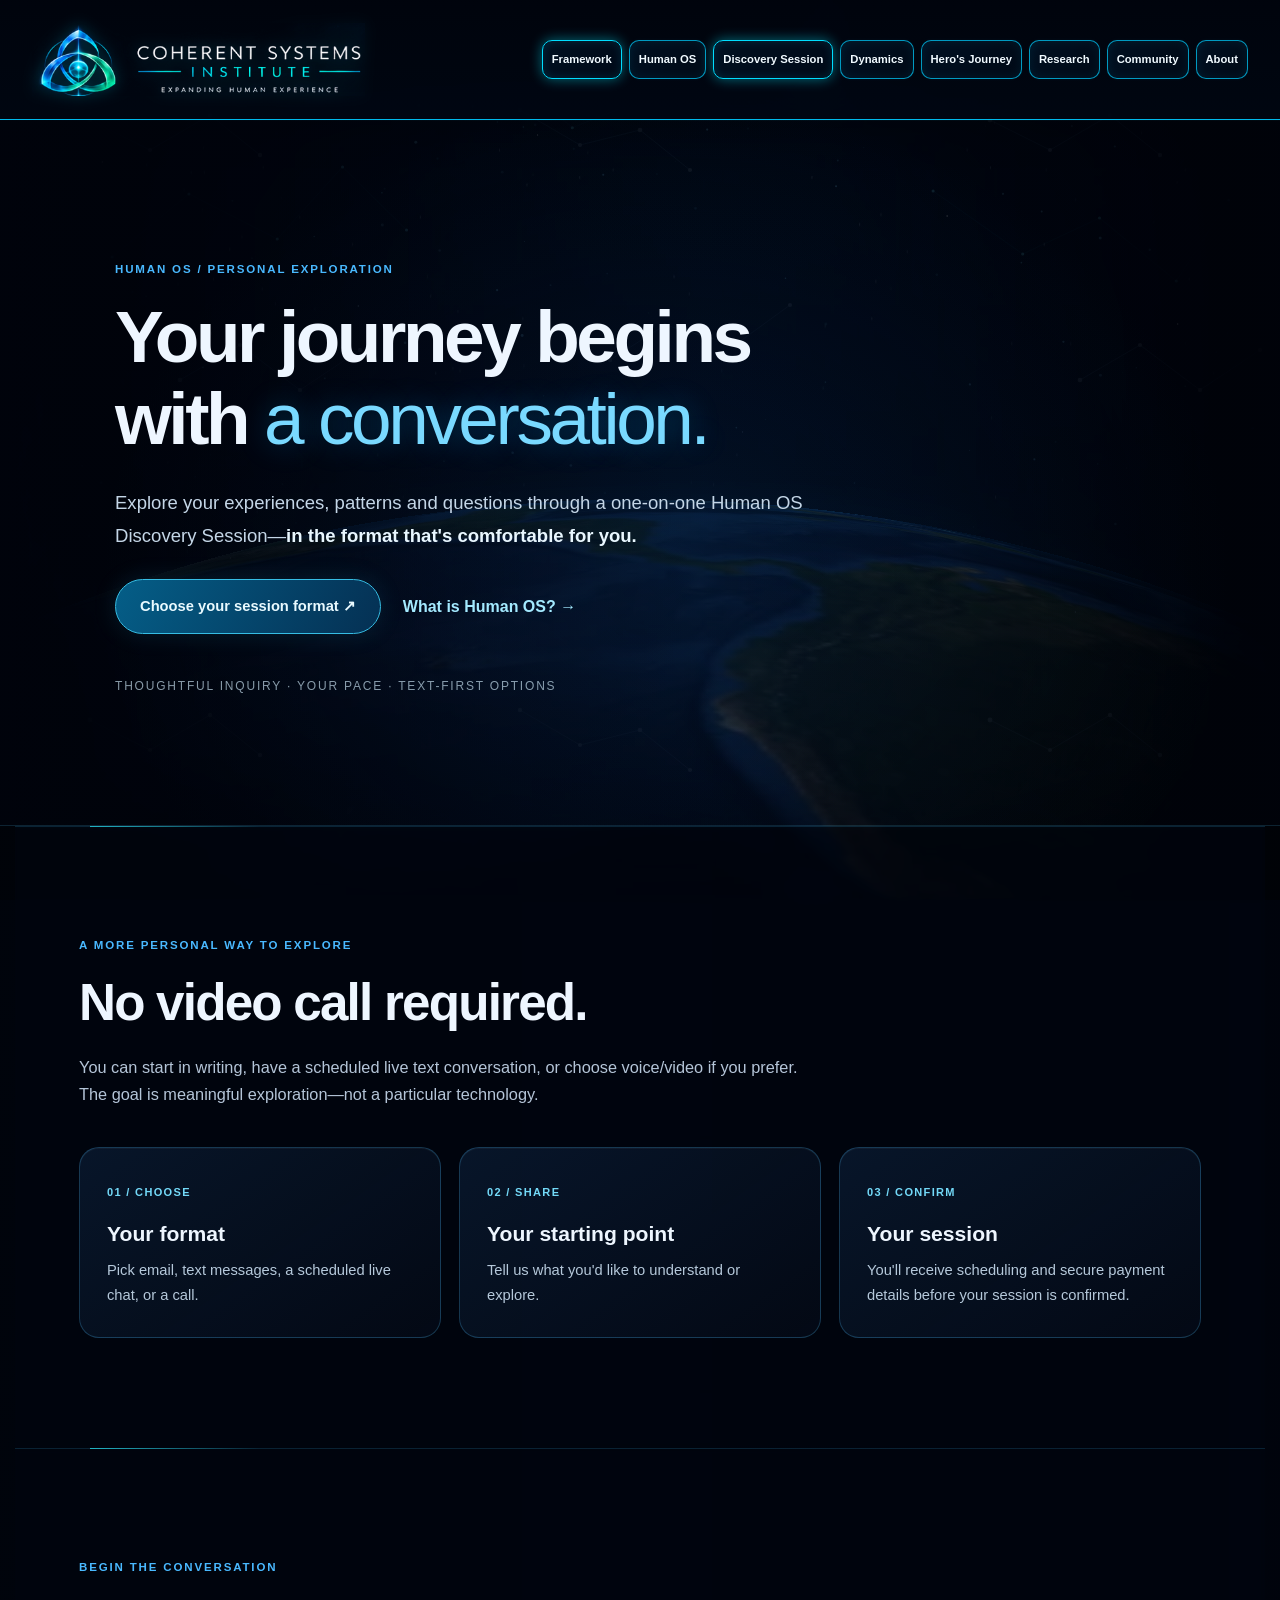
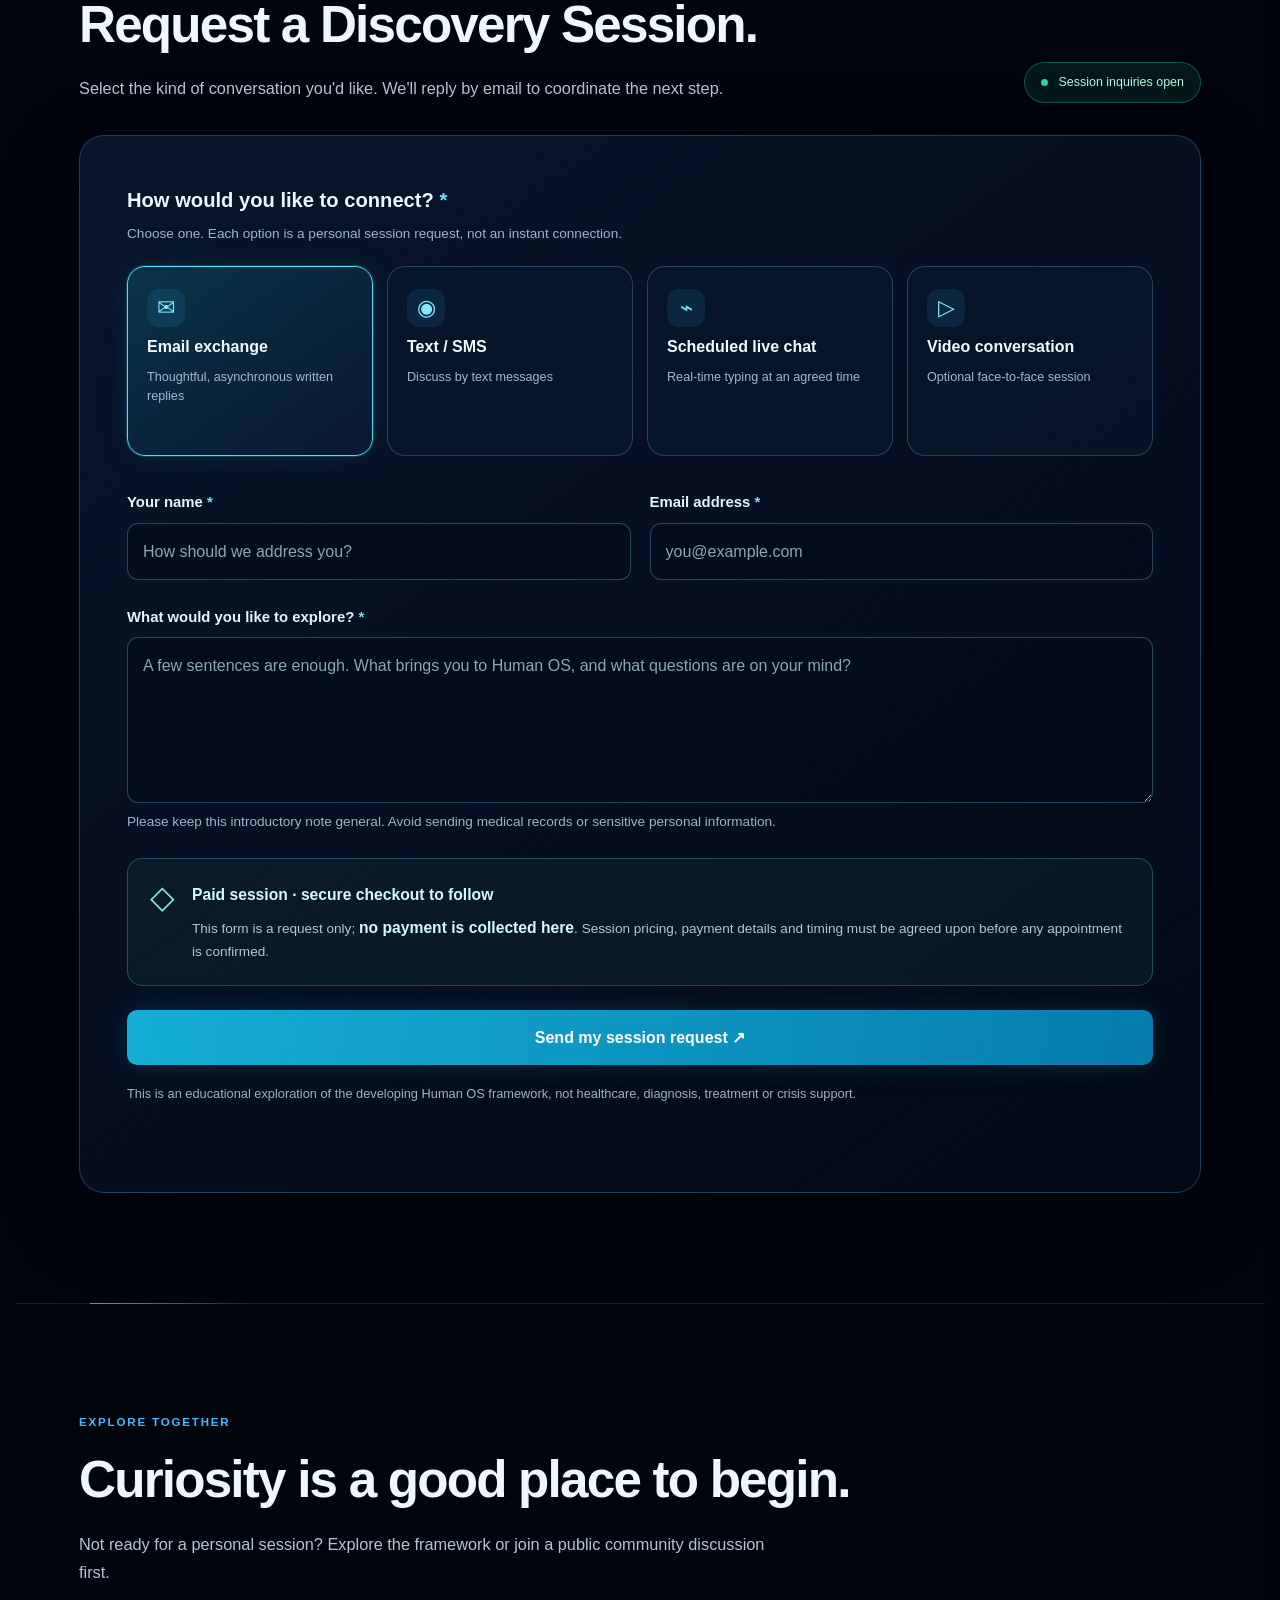
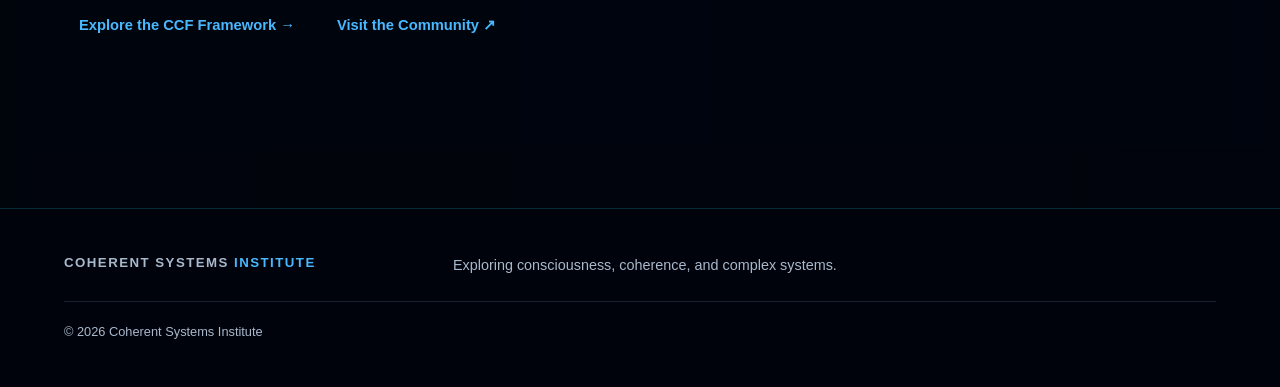
==== commit 4930ac33: "commit" ====
--- a/discovery-session.html
+++ b/discovery-session.html
@@ -3,9 +3,21 @@
 <head>
   <meta charset="utf-8">
   <meta name="viewport" content="width=device-width, initial-scale=1">
+
+  <title>Human OS Discovery Session | Coherent Systems Institute</title>
+
+  <meta
+    name="description"
+    content="Explore a personalized Human OS Discovery Session. Reflect on your experiences, recognize recurring patterns, and discover meaningful next steps through guided conversation."
+  >
+
+  <link
+    rel="canonical"
+    href="https://www.coherentsystems.institute/discovery-session.html"
+  >
+
   <meta name="theme-color" content="#050b16">
-  <meta name="description" content="Explore a personal Human OS Discovery Session with flexible email, text, live chat or video options.">
-  <title>Human OS Discovery Session | Coherent Systems Institute</title>
+
   <link rel="stylesheet" href="css/style.css?v=8">
   <link rel="stylesheet" href="css/discovery-session.css?v=8">
   <script src="js/script.js?v=8" defer></script>
